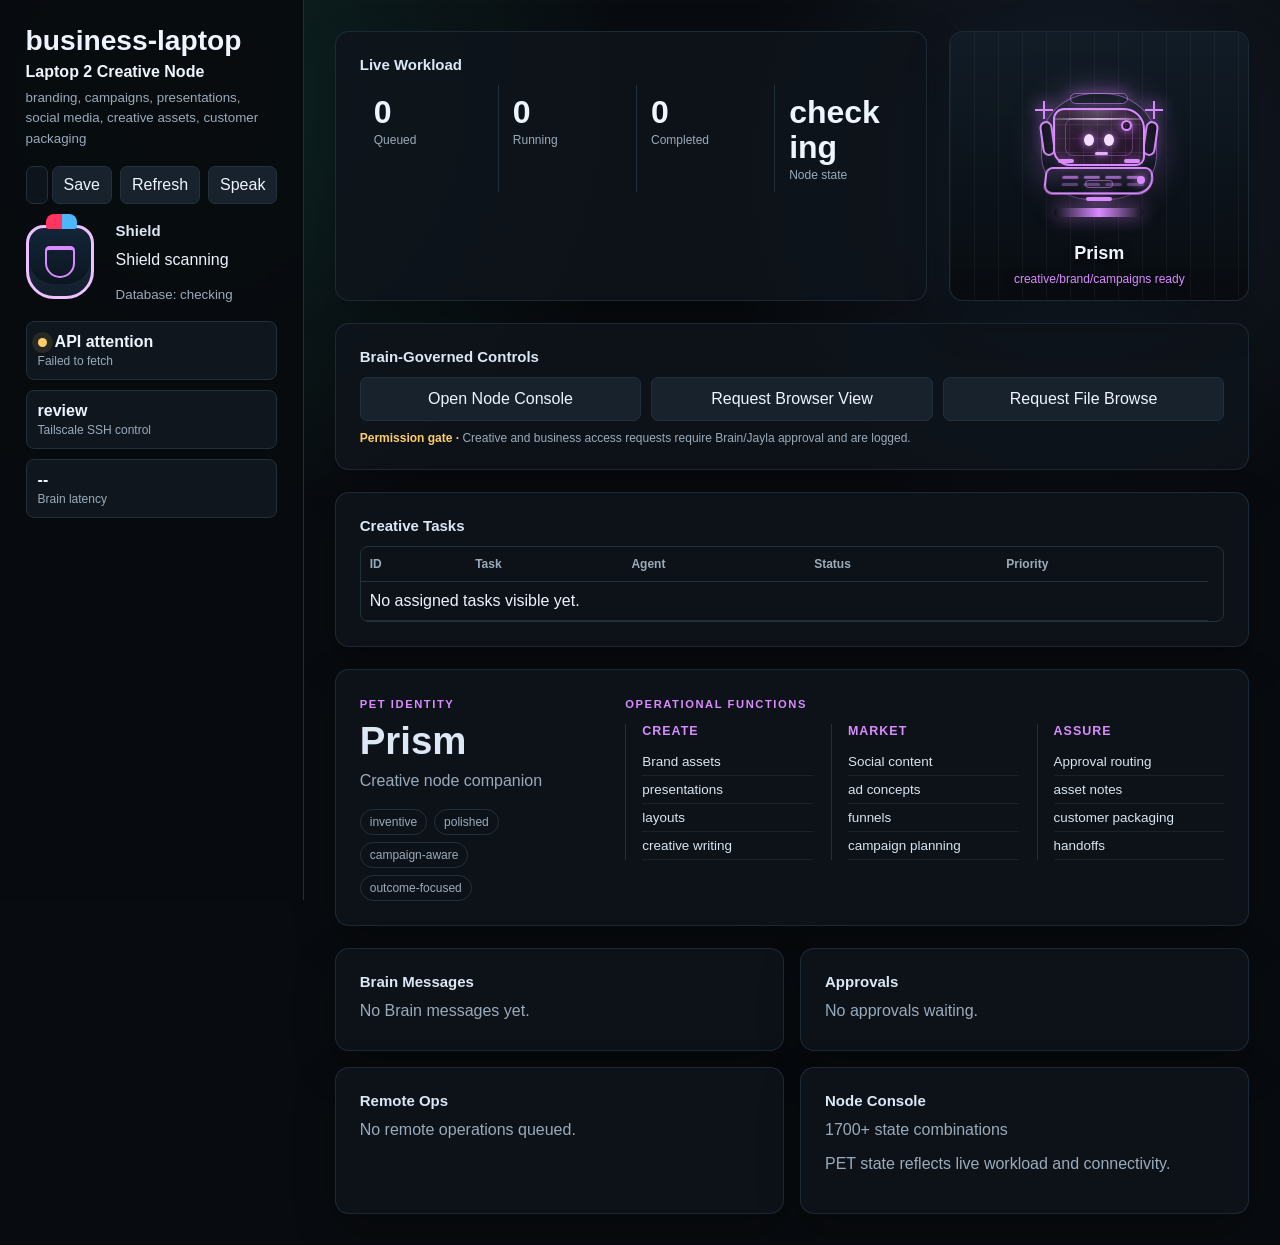
==== laptop_packages/business-laptop/index.html @ 15453dc7 "Implement Brain Mesh node cluster" ====
<!doctype html>
<html lang="en">
  <head>
    <meta charset="utf-8">
    <meta name="viewport" content="width=device-width, initial-scale=1">
    <title>Creative Node Console</title>
    <link rel="stylesheet" href="../shared/mini-dashboard.css?v=pet-command-20260713g">
  </head>
  <body data-machine-id="business-laptop" data-role="Laptop 2 Creative Node" data-pet="Prism" data-specialty="branding, campaigns, presentations, social media, creative assets, customer packaging" data-brain-host="100.70.49.32">
    <div class="shell">
      <aside class="side-rail">
        <h1 class="machine-name">business-laptop</h1>
        <p class="machine-role muted">Laptop 2 Creative Node</p>
        <small class="specialty">branding, campaigns, presentations, social media, creative assets, customer packaging</small>
        <div class="toolbar">
          <input id="brain-host" aria-label="Brain host">
          <button id="save-brain" type="button">Save</button>
          <button id="refresh" type="button">Refresh</button>
          <button id="speak" type="button">Speak</button>
        </div>
        <div class="shield-row"><div class="shield-pet" aria-hidden="true"></div><div><h2>Shield</h2><p id="shield-state">Scanning</p><small>Database: <span id="db-state">checking</span></small></div></div>
        <div class="status-grid">
          <div class="status-tile"><strong id="heartbeat-state" class="live-dot attention">checking</strong><span id="heartbeat-detail">Checking Brain API connection.</span></div>
          <div class="status-tile"><strong id="metric-ssh">checking</strong><span>Tailscale SSH control</span></div>
          <div class="status-tile"><strong id="metric-latency">--</strong><span>Brain latency</span></div>
        </div>
      </aside>
      <main class="workspace">
        <section class="top-strip">
          <div class="panel panel-pad"><h2>Live Workload</h2><div class="metric-grid"><div class="metric"><strong id="metric-queue">0</strong><span>Queued</span></div><div class="metric"><strong id="metric-running">0</strong><span>Running</span></div><div class="metric"><strong id="metric-done">0</strong><span>Completed</span></div><div class="metric"><strong id="metric-health">checking</strong><span>Node state</span></div></div></div>
          <div class="panel pet-stage pet-business pet-state-connecting" data-task="working"><div class="pet anim-connecting"><span class="pet-fx pet-fx-left"></span><span class="pet-fx pet-fx-right"></span><span class="pet-roll-burst"></span><span class="pet-aura"></span><span class="pet-halo"></span><span class="pet-ear left"></span><span class="pet-ear right"></span><span class="pet-screenplate"><span class="pet-gridlines"></span><span class="pet-scanline"></span><span class="pet-badge"></span><span class="pet-eye left"></span><span class="pet-eye right"></span><span class="pet-mouth"></span></span><span class="pet-keyboard"><span></span><span></span><span></span><span></span></span><span class="pet-trackpad"></span><span class="pet-base"></span><span class="pet-port left"></span><span class="pet-port right"></span><span class="pet-status-light"></span><span class="pet-tool"></span><div class="pet-name">Prism</div><div class="pet-status">Booting</div></div></div>
        </section>
        <section class="panel panel-pad"><h2>Brain-Governed Controls</h2><div class="control-grid"><button id="request-dashboard" type="button">Open Node Console</button><button id="request-browser" type="button">Request Browser View</button><button id="request-files" type="button">Request File Browse</button></div><p class="command-note muted">Creative and business access requests require Brain/Jayla approval and are logged.</p></section>
        <section class="panel panel-pad"><h2>Creative Tasks</h2><div class="table-wrap"><table><thead><tr><th>ID</th><th>Task</th><th>Agent</th><th>Status</th><th>Priority</th></tr></thead><tbody id="task-body"></tbody></table></div></section>
        <section id="capability-profile" class="panel panel-pad capability-profile" aria-label="Prism identity and capabilities"></section>
        <section class="feed-grid"><div class="panel panel-pad"><h2>Brain Messages</h2><div id="message-list" class="feed-list"></div></div><div class="panel panel-pad"><h2>Approvals</h2><div id="approval-list" class="feed-list"></div></div><div class="panel panel-pad"><h2>Remote Ops</h2><div id="remote-list" class="feed-list"></div></div><div class="panel panel-pad node-notes"><h2>Node Console</h2><p class="variant-count muted"></p><p class="muted">PET state reflects live workload and connectivity.</p></div></section>
      </main>
    </div>
    <script src="../shared/mini-dashboard.js?v=pet-command-20260713h"></script>
  </body>
</html>
---- laptop_packages/shared/mini-dashboard.css ----
:root {
  color-scheme: dark;
  --bg: #080b0f;
  --surface: #0e141b;
  --surface-2: #121b24;
  --line: #22303c;
  --line-strong: #385062;
  --text: #eef5ff;
  --muted: #9aabbb;
  --accent: #38d5b4;
  --accent-2: #7fb4ff;
  --warn: #ffcf66;
  --danger: #ff6b7a;
  --ok: #51e39f;
  --shadow: rgba(0, 0, 0, 0.42);
}

* {
  box-sizing: border-box;
}

body {
  margin: 0;
  min-height: 100vh;
  background:
    radial-gradient(circle at 16% 8%, rgba(56, 213, 180, 0.12), transparent 28%),
    radial-gradient(circle at 84% 14%, rgba(127, 180, 255, 0.12), transparent 24%),
    var(--bg);
  color: var(--text);
  font-family: "Segoe UI", Inter, Arial, sans-serif;
  letter-spacing: 0;
}

button,
input {
  font: inherit;
}

button {
  min-height: 38px;
  border: 1px solid var(--line);
  border-radius: 7px;
  padding: 8px 11px;
  background: #17222d;
  color: var(--text);
  cursor: pointer;
}

button:hover,
button:focus-visible {
  border-color: var(--accent);
  outline: none;
}

input {
  min-height: 38px;
  min-width: 0;
  border: 1px solid var(--line);
  border-radius: 7px;
  padding: 8px 10px;
  background: #0d141b;
  color: var(--text);
}

h1,
h2,
h3,
p {
  margin-top: 0;
}

h1 {
  margin-bottom: 6px;
  font-size: 24px;
  line-height: 1.1;
}

h2 {
  margin-bottom: 12px;
  font-size: 15px;
  color: #dce8f5;
}

h3 {
  margin-bottom: 4px;
  font-size: 13px;
}

.muted,
small {
  color: var(--muted);
}

.shell {
  display: grid;
  grid-template-columns: 330px minmax(0, 1fr);
  min-height: 100vh;
}

.side-rail {
  border-right: 1px solid var(--line);
  padding: 20px;
  background: rgba(8, 12, 16, 0.82);
}

.workspace {
  display: grid;
  grid-template-rows: auto auto minmax(0, 1fr);
  gap: 16px;
  padding: 20px;
}

.top-strip {
  display: grid;
  grid-template-columns: minmax(0, 1.2fr) minmax(280px, 0.8fr);
  gap: 16px;
  align-items: stretch;
}

.identity {
  display: grid;
  gap: 14px;
}

.toolbar {
  display: grid;
  grid-template-columns: minmax(0, 1fr) auto auto auto;
  gap: 8px;
  align-items: center;
  margin: 16px 0;
}

.status-grid,
.metric-grid,
.control-grid {
  display: grid;
  gap: 10px;
}

.status-grid {
  grid-template-columns: 1fr;
  margin-top: 14px;
}

.metric-grid {
  grid-template-columns: repeat(4, minmax(0, 1fr));
}

.control-grid {
  grid-template-columns: repeat(3, minmax(0, 1fr));
}

.panel {
  border: 1px solid var(--line);
  border-radius: 8px;
  background: rgba(14, 20, 27, 0.86);
  box-shadow: 0 18px 50px var(--shadow);
}

.panel-pad {
  padding: 16px;
}

.status-tile,
.metric {
  min-width: 0;
  border: 1px solid var(--line);
  border-radius: 8px;
  padding: 11px;
  background: rgba(18, 27, 36, 0.76);
}

.metric strong {
  display: block;
  font-size: 22px;
  line-height: 1.1;
}

.metric span,
.status-tile span {
  display: block;
  margin-top: 3px;
  color: var(--muted);
  font-size: 12px;
}

.live-dot {
  display: inline-flex;
  align-items: center;
  gap: 8px;
  font-weight: 700;
}

.live-dot::before {
  content: "";
  width: 9px;
  height: 9px;
  border-radius: 50%;
  background: var(--ok);
  box-shadow: 0 0 0 6px rgba(81, 227, 159, 0.1);
}

.live-dot.attention::before {
  background: var(--warn);
  box-shadow: 0 0 0 6px rgba(255, 207, 102, 0.1);
}

.shield-row {
  display: grid;
  grid-template-columns: 76px minmax(0, 1fr);
  gap: 14px;
  align-items: center;
  margin: 18px 0;
}

.shield-pet {
  width: 68px;
  height: 74px;
  border: 3px solid var(--accent-2);
  border-radius: 22px 22px 30px 30px;
  position: relative;
  background: linear-gradient(180deg, #132538, #0a121a);
  box-shadow: inset 0 -12px 0 rgba(127, 180, 255, 0.08);
  animation: shield-breathe 1.6s ease-in-out infinite;
}

.shield-pet::before {
  content: "";
  position: absolute;
  top: -14px;
  left: 17px;
  width: 31px;
  height: 15px;
  border-radius: 8px 8px 3px 3px;
  background: linear-gradient(90deg, #ff345f 0 50%, #4db6ff 50%);
  animation: siren-flash 0.7s steps(2) infinite;
}

.shield-pet::after {
  content: "";
  position: absolute;
  inset: 18px 16px;
  border: 2px solid var(--accent);
  border-top-width: 4px;
  border-radius: 5px 5px 16px 16px;
}

.pet-stage {
  min-height: 246px;
  position: relative;
  overflow: hidden;
}

.pet {
  position: absolute;
  inset: 18px;
  border: 1px solid var(--line-strong);
  border-radius: 8px;
  background:
    linear-gradient(90deg, rgba(255, 255, 255, 0.04) 1px, transparent 1px) 0 0 / 22px 22px,
    linear-gradient(180deg, rgba(20, 33, 43, 0.98), rgba(7, 11, 15, 0.98));
  overflow: hidden;
}

.pet-body {
  position: absolute;
  right: 34px;
  top: 32px;
  width: 112px;
  height: 92px;
  border: 3px solid var(--accent);
  border-radius: 14px 14px 26px 26px;
  background: #0d1a22;
  animation: pet-idle 1.9s ease-in-out infinite;
}

.pet-body::before {
  content: "";
  position: absolute;
  left: 19px;
  top: 26px;
  width: 66px;
  height: 14px;
  background: linear-gradient(90deg, var(--accent) 0 12px, transparent 12px 25px, var(--accent) 25px 42px, transparent 42px 54px, var(--accent) 54px);
  animation: eye-scan 1.8s linear infinite;
}

.pet-body::after {
  content: "";
  position: absolute;
  left: 18px;
  right: 18px;
  bottom: -21px;
  height: 18px;
  border: 2px solid var(--line-strong);
  border-radius: 0 0 12px 12px;
  background: #111c25;
}

.pet-name {
  position: absolute;
  left: 18px;
  bottom: 46px;
  max-width: 58%;
  font-weight: 800;
  font-size: 19px;
}

.pet-status {
  position: absolute;
  left: 18px;
  bottom: 22px;
  max-width: 62%;
  color: var(--accent);
}

.pet-orbit {
  position: absolute;
  right: 68px;
  top: 139px;
  width: 70px;
  height: 20px;
  border-radius: 50%;
  border: 1px solid rgba(127, 180, 255, 0.55);
  animation: orbit 2.2s linear infinite;
}

.pet-stage[data-task="building"] .pet-body,
.pet-stage[data-task="testing"] .pet-body,
.pet-stage[data-task="shipping"] .pet-body {
  animation-duration: 0.7s;
}

.pet-stage[data-task="researching"] .pet-body::before,
.pet-stage[data-task="scanning"] .pet-body::before {
  animation-duration: 0.55s;
}

.pet-stage[data-intensity="turbo"] .pet {
  border-color: var(--warn);
}

.pet-stage[data-offline="true"] .pet-body {
  border-color: var(--danger);
  animation: pet-search 1.3s ease-in-out infinite;
}

.pet-stage[data-roll="true"] .pet-orbit {
  border-color: var(--warn);
  box-shadow: 0 0 24px rgba(255, 207, 102, 0.25);
  animation-duration: 0.55s;
}

.table-wrap {
  overflow: auto;
  border: 1px solid var(--line);
  border-radius: 8px;
}

table {
  width: 100%;
  min-width: 720px;
  border-collapse: collapse;
}

td,
th {
  padding: 10px 9px;
  border-bottom: 1px solid var(--line);
  text-align: left;
  vertical-align: top;
}

th {
  color: var(--muted);
  font-size: 12px;
  font-weight: 700;
}

.pill {
  display: inline-flex;
  align-items: center;
  min-height: 24px;
  border-radius: 999px;
  padding: 4px 9px;
  background: #22303d;
  white-space: nowrap;
}

.pill.running {
  color: var(--accent);
}

.pill.queued {
  color: var(--warn);
}

.pill.completed {
  color: var(--ok);
}

.feed-grid {
  display: grid;
  grid-template-columns: 1fr 1fr;
  gap: 16px;
}

.feed-list {
  display: grid;
  gap: 10px;
  max-height: 310px;
  overflow: auto;
  padding-right: 4px;
}

.feed-list article {
  border-left: 3px solid var(--line-strong);
  padding: 8px 10px;
  background: rgba(8, 12, 16, 0.42);
}

.feed-list p {
  margin-bottom: 6px;
}

.command-note {
  margin: 10px 0 0;
  font-size: 12px;
}

@keyframes pet-idle {
  0%, 100% { transform: translateY(0) rotate(-1deg); }
  50% { transform: translateY(-9px) rotate(1deg); }
}

@keyframes pet-search {
  0%, 100% { transform: translateX(-4px); }
  50% { transform: translateX(7px); }
}

@keyframes eye-scan {
  0%, 100% { opacity: 0.55; transform: translateX(-5px); }
  50% { opacity: 1; transform: translateX(6px); }
}

@keyframes orbit {
  to { transform: rotate(360deg); }
}

@keyframes shield-breathe {
  0%, 100% { box-shadow: 0 0 0 0 rgba(127, 180, 255, 0.13); }
  50% { box-shadow: 0 0 0 12px rgba(127, 180, 255, 0.04); }
}

@keyframes siren-flash {
  0% { filter: saturate(1.2); }
  100% { filter: hue-rotate(165deg) saturate(1.5); }
}

@media (max-width: 1050px) {
  .shell,
  .top-strip,
  .feed-grid {
    grid-template-columns: 1fr;
  }

  .side-rail {
    border-right: 0;
    border-bottom: 1px solid var(--line);
  }
}

@media (max-width: 680px) {
  .metric-grid,
  .control-grid,
  .toolbar {
    grid-template-columns: 1fr;
  }

  .workspace,
  .side-rail {
    padding: 14px;
  }

  .pet {
    position: relative;
    inset: auto;
    min-height: 220px;
  }
}

/* AI Operations Center PET skin: unique Node Console companions, shared with Mission Control. */
.pet-stage {
  display: grid;
  place-items: center;
  min-height: 246px;
  padding: 18px;
}

.pet-stage::before {
  content: "";
  position: absolute;
  inset: 10px;
  border-radius: 8px;
  border: 1px solid rgba(255,255,255,0.05);
  background:
    linear-gradient(90deg, rgba(255,255,255,0.04) 1px, transparent 1px) 0 0 / 24px 24px,
    linear-gradient(180deg, rgba(20, 33, 43, 0.72), rgba(7, 11, 15, 0.84));
}

.pet {
  --pet-accent: var(--accent);
  --pet-accent-2: #b8fff0;
  --pet-dark: #14202a;
  --pet-glass: rgba(255,255,255,0.08);
  position: relative;
  inset: auto;
  width: 142px;
  height: 132px;
  border: 0;
  border-radius: 0;
  background: transparent;
  overflow: visible;
  animation: pet-idle 2.8s ease-in-out infinite;
  transform-origin: 50% 78%;
  z-index: 1;
}

.pet-dev .pet { --pet-accent: #73a7ff; --pet-accent-2: #dbe8ff; --pet-dark: #111d33; }
.pet-research .pet { --pet-accent: #f3bd55; --pet-accent-2: #fff1ca; --pet-dark: #2d220f; }
.pet-business .pet { --pet-accent: #d98bff; --pet-accent-2: #f5dfff; --pet-dark: #28172f; }
.pet-security .pet { --pet-accent: #ff6464; --pet-accent-2: #ffd4d4; --pet-dark: #301515; }

.pet-aura,
.pet-fx,
.pet-roll-burst,
.pet-halo,
.pet-siren,
.pet-screenplate,
.pet-keyboard,
.pet-trackpad,
.pet-base,
.pet-status-light,
.pet-tool,
.pet-ear,
.pet-scanline,
.pet-gridlines,
.pet-badge,
.pet-port {
  position: absolute;
  display: block;
}

.pet-fx {
  width: 18px;
  height: 18px;
  border-radius: 6px;
  opacity: 0;
  background:
    linear-gradient(90deg, transparent 45%, var(--pet-accent) 45% 55%, transparent 55%),
    linear-gradient(transparent 45%, var(--pet-accent) 45% 55%, transparent 55%);
  filter: drop-shadow(0 0 8px var(--pet-accent));
}

.pet-fx-left { left: 7px; top: 11px; }
.pet-fx-right { right: 7px; top: 11px; }

.pet-roll-burst {
  inset: -3px;
  opacity: 0;
  border-radius: 50%;
  background:
    radial-gradient(circle at 28% 22%, #fff 0 2px, transparent 3px),
    radial-gradient(circle at 72% 18%, var(--pet-accent-2) 0 3px, transparent 4px),
    radial-gradient(circle at 20% 74%, var(--pet-accent) 0 3px, transparent 4px),
    radial-gradient(circle at 80% 68%, #fff 0 2px, transparent 3px);
}

.pet-state-online .pet-fx-left,
.pet-state-online .pet-fx-right {
  opacity: 0.55;
  animation: fx-spark 1.4s ease-in-out infinite;
}

.pet-state-online .pet-fx-right {
  animation-direction: reverse;
}

.pet-state-connecting .pet-ear,
.pet-state-connecting .pet-halo {
  animation: connect-pulse 900ms ease-in-out infinite;
}

.pet-state-connecting .pet-fx-left,
.pet-state-connecting .pet-fx-right {
  opacity: 1;
  animation: connect-wave 1s ease-in-out infinite;
}

.pet-state-heavy .pet-screenplate,
.pet-state-heavy .pet-keyboard {
  animation: heavy-glow 850ms ease-in-out infinite;
}

.pet-state-heavy .pet-fx-left,
.pet-state-heavy .pet-fx-right {
  opacity: 1;
  animation: heavy-sparks 620ms steps(3) infinite;
}

.pet-state-on-roll .pet-roll-burst {
  opacity: 1;
  animation: roll-burst 1.15s ease-out infinite;
}

.pet-siren {
  left: 53px;
  top: 8px;
  width: 36px;
  height: 12px;
  border: 1px solid color-mix(in srgb, var(--pet-accent) 70%, transparent);
  border-radius: 999px;
  background: #091017;
  box-shadow: 0 0 15px color-mix(in srgb, var(--pet-accent) 30%, transparent);
  opacity: 0;
}

.pet-siren span {
  position: absolute;
  top: 3px;
  width: 10px;
  height: 6px;
  border-radius: 999px;
  background: var(--pet-accent);
  box-shadow: 0 0 12px var(--pet-accent);
  animation: siren-flash 720ms ease-in-out infinite;
}

.pet-siren span:first-child { left: 6px; background: #73a7ff; box-shadow: 0 0 12px #73a7ff; }
.pet-siren span:last-child { right: 6px; animation-delay: 360ms; }

.pet-aura {
  inset: 3px 13px 22px;
  border: 1px solid color-mix(in srgb, var(--pet-accent) 50%, transparent);
  border-radius: 46% 46% 42% 42%;
  box-shadow: 0 0 34px color-mix(in srgb, var(--pet-accent) 28%, transparent), inset 0 0 22px rgba(255,255,255,0.03);
  animation: pet-scan 2.4s linear infinite;
}

.pet-halo {
  left: 42px;
  top: 3px;
  width: 58px;
  height: 11px;
  border: 1px solid color-mix(in srgb, var(--pet-accent) 65%, transparent);
  border-radius: 999px;
  box-shadow: 0 0 16px color-mix(in srgb, var(--pet-accent) 45%, transparent);
  opacity: 0.9;
}

.pet-screenplate {
  left: 25px;
  top: 18px;
  width: 92px;
  height: 58px;
  border: 2px solid var(--pet-accent);
  border-radius: 14px 14px 8px 8px;
  background:
    radial-gradient(circle at 50% -10%, color-mix(in srgb, var(--pet-accent-2) 28%, transparent), transparent 45%),
    linear-gradient(135deg, var(--pet-glass), transparent 45%),
    var(--pet-dark);
  box-shadow: inset 0 0 18px rgba(255,255,255,0.07), 0 0 24px color-mix(in srgb, var(--pet-accent) 24%, transparent), 0 14px 18px rgba(0,0,0,0.22);
  overflow: hidden;
}

.pet-screenplate::before {
  content: "";
  position: absolute;
  inset: 8px 10px;
  border: 1px solid color-mix(in srgb, var(--pet-accent) 40%, transparent);
  border-radius: 8px;
  opacity: 0.8;
}

.pet-gridlines {
  inset: 0;
  opacity: 0.18;
  background:
    linear-gradient(color-mix(in srgb, var(--pet-accent) 55%, transparent) 1px, transparent 1px),
    linear-gradient(90deg, color-mix(in srgb, var(--pet-accent) 55%, transparent) 1px, transparent 1px);
  background-size: 14px 14px;
}

.pet-scanline {
  left: -16px;
  right: -16px;
  top: 8px;
  height: 2px;
  background: linear-gradient(90deg, transparent, var(--pet-accent-2), transparent);
  opacity: 0.72;
  animation: pet-screen-scan 2.2s ease-in-out infinite;
}

.pet-badge {
  right: 11px;
  top: 10px;
  width: 11px;
  height: 11px;
  border: 2px solid var(--pet-accent);
  border-radius: 50%;
  box-shadow: 0 0 11px var(--pet-accent);
}

.pet-keyboard {
  left: 18px;
  top: 77px;
  width: 106px;
  height: 27px;
  border: 2px solid var(--pet-accent);
  border-radius: 7px 7px 14px 14px;
  transform: perspective(130px) rotateX(16deg);
  transform-origin: 50% 0;
  background: linear-gradient(180deg, color-mix(in srgb, var(--pet-accent) 18%, transparent), transparent), #0b1118;
  box-shadow: 0 13px 18px rgba(0,0,0,0.25);
}

.pet-keyboard span {
  position: absolute;
  top: 7px;
  width: 16px;
  height: 3px;
  border-radius: 999px;
  background: color-mix(in srgb, var(--pet-accent) 65%, transparent);
  box-shadow: 0 7px 0 color-mix(in srgb, var(--pet-accent) 35%, transparent);
}

.pet-keyboard span:nth-child(1) { left: 15px; }
.pet-keyboard span:nth-child(2) { left: 36px; }
.pet-keyboard span:nth-child(3) { left: 57px; }
.pet-keyboard span:nth-child(4) { left: 78px; }

.pet-trackpad {
  left: 57px;
  top: 90px;
  width: 28px;
  height: 8px;
  border: 1px solid color-mix(in srgb, var(--pet-accent) 50%, transparent);
  border-radius: 999px;
  background: rgba(255,255,255,0.03);
}

.pet-base {
  left: 26px;
  bottom: 5px;
  width: 90px;
  height: 9px;
  border-radius: 999px;
  background: linear-gradient(90deg, transparent, var(--pet-accent), transparent);
  box-shadow: 0 0 18px color-mix(in srgb, var(--pet-accent) 45%, transparent);
}

.pet-eye {
  position: absolute;
  top: 24px;
  width: 10px;
  height: 12px;
  border-radius: 50%;
  background: var(--pet-accent-2);
  box-shadow: 0 0 10px var(--pet-accent);
}

.pet-eye.left { left: 29px; }
.pet-eye.right { right: 29px; }

.pet-mouth {
  position: absolute;
  left: 40px;
  top: 42px;
  width: 13px;
  height: 3px;
  border-radius: 999px;
  background: color-mix(in srgb, var(--pet-accent) 70%, white);
  box-shadow: 0 0 7px var(--pet-accent);
}

.pet-ear {
  top: 31px;
  width: 13px;
  height: 35px;
  border: 2px solid var(--pet-accent);
  border-radius: 999px;
  background: #0c1218;
  box-shadow: 0 0 12px color-mix(in srgb, var(--pet-accent) 20%, transparent);
}

.pet-ear.left { left: 13px; transform: rotate(-8deg); }
.pet-ear.right { right: 13px; transform: rotate(8deg); }

.pet-port {
  top: 69px;
  width: 16px;
  height: 4px;
  border-radius: 999px;
  background: var(--pet-accent);
  box-shadow: 0 0 10px color-mix(in srgb, var(--pet-accent) 55%, transparent);
}

.pet-port.left { left: 30px; }
.pet-port.right { right: 30px; }

.pet-status-light {
  right: 25px;
  top: 86px;
  width: 8px;
  height: 8px;
  border-radius: 50%;
  background: var(--pet-accent);
  box-shadow: 0 0 10px var(--pet-accent);
  animation: pet-tail 1.1s ease-in-out infinite;
}

.pet-tool {
  left: 58px;
  top: 107px;
  width: 26px;
  height: 4px;
  border-radius: 999px;
  background: var(--pet-accent);
  box-shadow: 0 0 16px var(--pet-accent);
}

.pet-dev .pet-screenplate::after {
  content: "";
  position: absolute;
  left: 12px;
  bottom: 9px;
  width: 32px;
  height: 3px;
  border-radius: 999px;
  background: var(--pet-accent);
  box-shadow: 39px 0 0 color-mix(in srgb, var(--pet-accent) 55%, transparent);
}

.pet-research .pet-badge {
  width: 17px;
  height: 17px;
  right: 9px;
  top: 9px;
}

.pet-research .pet-badge::after {
  content: "";
  position: absolute;
  right: -8px;
  bottom: -6px;
  width: 10px;
  height: 3px;
  border-radius: 999px;
  background: var(--pet-accent);
  transform: rotate(45deg);
}

.pet-business .pet-screenplate { border-radius: 11px 21px 9px 17px; }
.pet-business .pet-keyboard { border-radius: 7px 7px 18px 9px; }

.pet-name,
.pet-status {
  left: 16px;
  max-width: 42%;
  z-index: 2;
  text-shadow: 0 2px 10px #000;
}

.pet-name {
  bottom: 47px;
  font-size: 18px;
}

.pet-status {
  bottom: 17px;
  font-size: 12px;
  line-height: 1.2;
}

.shield-pet {
  border-radius: 18px 18px 28px 28px;
  transform: none;
  animation: shield-breathe 1.6s ease-in-out infinite;
}

.shield-pet[data-alert="review"]::before {
  animation-duration: 420ms;
}

.anim-sleeping { animation-name: pet-sleeping; }
.anim-working { animation-name: pet-working; }
.anim-thinking { animation-name: pet-thinking; }
.anim-running { animation-name: pet-running; }
.anim-building { animation-name: pet-building; }
.anim-editing { animation-name: pet-editing; }
.anim-researching { animation-name: pet-researching; }
.anim-emailing { animation-name: pet-emailing; }
.anim-scanning { animation-name: pet-scanning; }
.anim-guarding { animation-name: pet-guarding; }
.anim-deploying { animation-name: pet-deploying; }
.anim-testing { animation-name: pet-testing; }
.anim-debugging { animation-name: pet-debugging; }
.anim-planning { animation-name: pet-planning; }
.anim-syncing { animation-name: pet-syncing; }
.anim-reporting { animation-name: pet-reporting; }
.anim-listening { animation-name: pet-listening; }
.anim-speaking { animation-name: pet-speaking; }
.anim-approving { animation-name: pet-approving; }
.anim-reviewing { animation-name: pet-reviewing; }
.anim-learning { animation-name: pet-learning; }
.anim-optimizing { animation-name: pet-optimizing; }
.anim-backing-up { animation-name: pet-backing-up; }
.anim-warning { animation-name: pet-warning; }
.anim-cooling { animation-name: pet-cooling; }
.anim-charging { animation-name: pet-charging; }
.anim-idle { animation-name: pet-idle; }
.anim-celebrating { animation-name: pet-celebrating; }
.anim-blocked { animation-name: pet-blocked; }
.anim-triaging { animation-name: pet-triaging; }
.anim-routing { animation-name: pet-routing; }
.anim-benchmarking { animation-name: pet-benchmarking; }
.anim-indexing { animation-name: pet-indexing; }
.anim-scraping { animation-name: pet-scraping; }
.anim-summarizing { animation-name: pet-summarizing; }
.anim-forecasting { animation-name: pet-forecasting; }
.anim-budgeting { animation-name: pet-budgeting; }
.anim-invoicing { animation-name: pet-invoicing; }
.anim-posting { animation-name: pet-posting; }
.anim-designing { animation-name: pet-designing; }
.anim-packaging { animation-name: pet-packaging; }
.anim-migrating { animation-name: pet-migrating; }
.anim-securing { animation-name: pet-securing; }
.anim-encrypting { animation-name: pet-encrypting; }
.anim-auditing { animation-name: pet-auditing; }
.anim-monitoring { animation-name: pet-monitoring; }
.anim-healing { animation-name: pet-healing; }
.anim-balancing { animation-name: pet-balancing; }
.anim-queuing { animation-name: pet-queuing; }
.anim-merging { animation-name: pet-merging; }
.anim-shipping { animation-name: pet-shipping; }
.anim-documenting { animation-name: pet-documenting; }
.anim-refactoring { animation-name: pet-refactoring; }
.anim-profiling { animation-name: pet-profiling; }
.anim-validating { animation-name: pet-validating; }
.anim-archiving { animation-name: pet-archiving; }
.anim-connecting { animation-name: pet-connecting; }
.anim-on-roll { animation-name: pet-on-roll; }
.anim-heavy-work { animation-name: pet-heavy-work; }

@keyframes pet-sleeping { 0%,100% { transform: translateY(4px) scale(.96); opacity:.72; } 50% { transform: translateY(2px) scale(.94); opacity:.62; } }
@keyframes pet-working { 0%,100% { transform: translateX(0); } 25% { transform: translateX(-2px); } 75% { transform: translateX(2px); } }
@keyframes pet-thinking { 0%,100% { transform: rotate(0); } 50% { transform: rotate(-4deg) translateY(-3px); } }
@keyframes pet-running { 0%,100% { transform: translateX(-6px) skewX(-4deg); } 50% { transform: translateX(6px) skewX(4deg); } }
@keyframes pet-building { 0%,100% { transform: translateY(0) rotate(0); } 35% { transform: translateY(-5px) rotate(-3deg); } 70% { transform: translateY(2px) rotate(3deg); } }
@keyframes pet-editing { 0%,100% { transform: translateX(0) rotate(0); } 50% { transform: translateX(5px) rotate(2deg); } }
@keyframes pet-researching { 0%,100% { transform: scale(1); } 50% { transform: scale(1.06) translateY(-3px); } }
@keyframes pet-emailing { 0%,100% { transform: translateY(0); } 30% { transform: translateY(-7px) translateX(4px); } 60% { transform: translateY(-2px) translateX(-4px); } }
@keyframes pet-scanning { 0%,100% { transform: translateY(0) scale(1); filter: brightness(1); } 35% { transform: translateY(-3px) scale(1.025); filter: brightness(1.28); } 70% { transform: translateY(1px) scale(.99); filter: brightness(1.08); } }
@keyframes pet-guarding { 0%,100% { transform: scale(1); } 50% { transform: scale(1.04); filter: brightness(1.2); } }
@keyframes pet-deploying { 0% { transform: translateY(8px); } 50% { transform: translateY(-12px); } 100% { transform: translateY(8px); } }
@keyframes pet-testing { 0%,100% { transform: translateX(0); } 20% { transform: translateX(-5px); } 40% { transform: translateX(5px); } }
@keyframes pet-debugging { 0%,100% { transform: rotate(0); } 25% { transform: rotate(5deg); } 75% { transform: rotate(-5deg); } }
@keyframes pet-planning { 0%,100% { transform: translateY(0) scale(1); } 50% { transform: translateY(-2px) scale(1.03); } }
@keyframes pet-syncing { 0% { transform: rotateY(0); } 100% { transform: rotateY(360deg); } }
@keyframes pet-reporting { 0%,100% { transform: translateY(0); } 50% { transform: translateY(-8px); } }
@keyframes pet-listening { 0%,100% { transform: scaleX(1); } 50% { transform: scaleX(1.08); } }
@keyframes pet-speaking { 0%,100% { transform: scale(1); } 30% { transform: scale(1.05); } 60% { transform: scale(.98); } }
@keyframes pet-approving { 0%,100% { transform: translateY(0); filter: saturate(1); } 50% { transform: translateY(-5px); filter: saturate(1.5); } }
@keyframes pet-reviewing { 0%,100% { transform: rotate(-2deg); } 50% { transform: rotate(2deg); } }
@keyframes pet-learning { 0%,100% { transform: scale(.98); } 50% { transform: scale(1.07); } }
@keyframes pet-optimizing { 0%,100% { transform: translateY(0) rotate(0); } 50% { transform: translateY(-6px) rotate(8deg); } }
@keyframes pet-backing-up { 0%,100% { transform: translateX(0); opacity:1; } 50% { transform: translateX(9px); opacity:.82; } }
@keyframes pet-warning { 0%,100% { transform: translateX(0); filter: brightness(1); } 25% { transform: translateX(-3px); filter: brightness(1.45); } 75% { transform: translateX(3px); filter: brightness(1.45); } }
@keyframes pet-cooling { 0%,100% { transform: translateY(0); filter: hue-rotate(0deg); } 50% { transform: translateY(-4px); filter: hue-rotate(70deg); } }
@keyframes pet-charging { 0%,100% { transform: scale(1); filter: brightness(1); } 50% { transform: scale(1.03); filter: brightness(1.55); } }
@keyframes pet-celebrating { 0%,100% { transform: translateY(0) rotate(0); } 25% { transform: translateY(-9px) rotate(-8deg); } 75% { transform: translateY(-9px) rotate(8deg); } }
@keyframes pet-blocked { 0%,100% { transform: translateX(-2px); opacity:.72; } 50% { transform: translateX(2px); opacity:.92; } }
@keyframes pet-triaging { 0%,100% { transform: rotate(0) scale(1); } 50% { transform: rotate(6deg) scale(1.02); } }
@keyframes pet-routing { 0%,100% { transform: translate(0,0); } 25% { transform: translate(5px,-3px); } 75% { transform: translate(-5px,3px); } }
@keyframes pet-benchmarking { 0%,100% { transform: scaleY(1); } 50% { transform: scaleY(1.12); } }
@keyframes pet-indexing { 0%,100% { transform: translateY(0); } 50% { transform: translateY(-3px) scaleX(1.06); } }
@keyframes pet-scraping { 0%,100% { transform: translateX(0); } 50% { transform: translateX(8px); } }
@keyframes pet-summarizing { 0%,100% { transform: scale(1) rotate(0); } 50% { transform: scale(.96) rotate(-3deg); } }
@keyframes pet-forecasting { 0%,100% { transform: translateY(2px); } 50% { transform: translateY(-10px); } }
@keyframes pet-budgeting { 0%,100% { transform: translateX(0) scale(1); } 50% { transform: translateX(-4px) scale(1.04); } }
@keyframes pet-invoicing { 0%,100% { transform: translateY(0) skewX(0); } 50% { transform: translateY(-4px) skewX(-5deg); } }
@keyframes pet-posting { 0%,100% { transform: translate(0,0); } 50% { transform: translate(7px,-7px); } }
@keyframes pet-designing { 0%,100% { transform: rotate(-3deg); } 50% { transform: rotate(7deg); } }
@keyframes pet-packaging { 0%,100% { transform: scale(.98); } 50% { transform: scale(1.08); } }
@keyframes pet-migrating { 0%,100% { transform: translateX(-8px); } 50% { transform: translateX(8px); } }
@keyframes pet-securing { 0%,100% { transform: scale(1); } 50% { transform: scale(1.05); filter: contrast(1.3); } }
@keyframes pet-encrypting { 0%,100% { transform: rotateY(0); filter: brightness(1); } 50% { transform: rotateY(180deg); filter: brightness(1.35); } }
@keyframes pet-auditing { 0%,100% { transform: translateY(0) rotate(0); } 50% { transform: translateY(-3px) rotate(-6deg); } }
@keyframes pet-monitoring { 0%,100% { transform: scale(1); opacity:1; } 50% { transform: scale(1.03); opacity:.86; } }
@keyframes pet-healing { 0%,100% { transform: scale(1); filter: hue-rotate(0deg); } 50% { transform: scale(1.04); filter: hue-rotate(45deg); } }
@keyframes pet-balancing { 0%,100% { transform: rotate(-5deg); } 50% { transform: rotate(5deg); } }
@keyframes pet-queuing { 0%,100% { transform: translateY(0); } 33% { transform: translateY(-5px); } 66% { transform: translateY(3px); } }
@keyframes pet-merging { 0%,100% { transform: scaleX(1); } 50% { transform: scaleX(.9) scaleY(1.08); } }
@keyframes pet-shipping { 0%,100% { transform: translateX(-7px) translateY(0); } 50% { transform: translateX(8px) translateY(-5px); } }
@keyframes pet-documenting { 0%,100% { transform: translateY(0) rotate(0); } 50% { transform: translateY(-2px) rotate(4deg); } }
@keyframes pet-refactoring { 0%,100% { transform: skewX(0); } 50% { transform: skewX(7deg); } }
@keyframes pet-profiling { 0%,100% { transform: scaleX(1); } 50% { transform: scaleX(1.12); } }
@keyframes pet-validating { 0%,100% { transform: translateY(0); filter: brightness(1); } 50% { transform: translateY(-4px); filter: brightness(1.25); } }
@keyframes pet-archiving { 0%,100% { transform: scale(1); opacity:1; } 50% { transform: scale(.9); opacity:.75; } }
@keyframes pet-connecting { 0%,100% { transform: translateX(-3px); filter: saturate(.8); } 50% { transform: translateX(3px); filter: saturate(1.35); } }
@keyframes pet-on-roll { 0%,100% { transform: translateY(0) scale(1); } 30% { transform: translateY(-9px) scale(1.06) rotate(-3deg); } 70% { transform: translateY(-5px) scale(1.03) rotate(3deg); } }
@keyframes pet-heavy-work { 0%,100% { transform: translateY(0) scale(1); } 25% { transform: translateY(-4px) scale(1.02); } 50% { transform: translateY(1px) scale(.99); } 75% { transform: translateY(-3px) scale(1.01); } }
@keyframes pet-scan { 0% { transform: rotate(0deg) scale(1); opacity: .45; } 50% { transform: rotate(180deg) scale(1.08); opacity: .9; } 100% { transform: rotate(360deg) scale(1); opacity: .45; } }
@keyframes pet-tail { 0%,100% { transform: rotate(-12deg); } 50% { transform: rotate(14deg); } }
@keyframes pet-screen-scan { 0%, 100% { transform: translateY(0); opacity: .2; } 45% { transform: translateY(28px); opacity: .85; } 70% { transform: translateY(22px); opacity: .35; } }
@keyframes fx-spark { 0%,100% { transform: translateY(0) rotate(0); opacity: .2; } 45% { transform: translateY(-8px) rotate(45deg); opacity: .85; } }
@keyframes connect-pulse { 0%,100% { opacity: .42; filter: brightness(.8); } 50% { opacity: 1; filter: brightness(1.4); } }
@keyframes connect-wave { 0%,100% { transform: scale(.65); opacity: .25; } 50% { transform: scale(1.35); opacity: .95; } }
@keyframes heavy-glow { 0%,100% { box-shadow: inset 0 0 18px rgba(255,255,255,0.07), 0 0 24px color-mix(in srgb, var(--pet-accent) 24%, transparent); } 50% { box-shadow: inset 0 0 26px rgba(255,255,255,0.12), 0 0 34px color-mix(in srgb, var(--pet-accent) 58%, transparent); } }
@keyframes heavy-sparks { 0% { transform: translate(0,0) rotate(0deg); } 50% { transform: translate(3px,-5px) rotate(90deg); } 100% { transform: translate(-2px,2px) rotate(180deg); } }
@keyframes roll-burst { 0% { transform: scale(.55) rotate(0deg); opacity: 0; } 35% { opacity: 1; } 100% { transform: scale(1.35) rotate(80deg); opacity: 0; } }

/* 2026 Node Console layout: stable, audit-friendly, and overlap-safe. */
html { background: var(--bg); }

body { overflow-x: hidden; }

body[data-machine-id="dev-laptop"] { --accent: #73a7ff; --accent-2: #a8c8ff; }
body[data-machine-id="research-laptop"] { --accent: #f3bd55; --accent-2: #ffe0a0; }
body[data-machine-id="business-laptop"] { --accent: #d98bff; --accent-2: #edc2ff; }

.shell,
.workspace,
.top-strip,
.feed-grid,
.panel,
.panel-pad,
.side-rail { min-width: 0; }

.shell { grid-template-columns: minmax(260px, 304px) minmax(0, 1fr); }

.side-rail {
  position: sticky;
  top: 0;
  align-self: start;
  height: 100vh;
  height: 100svh;
  overflow-y: auto;
  padding: clamp(18px, 2vw, 28px);
  background: color-mix(in srgb, var(--bg) 92%, transparent);
  backdrop-filter: blur(18px);
}

.machine-name { overflow-wrap: anywhere; font-size: clamp(1.35rem, 2.2vw, 1.85rem); }
.machine-role { margin-bottom: .45rem; color: var(--text); font-weight: 650; }
.specialty { display: block; line-height: 1.55; }

.workspace {
  display: grid;
  grid-template-rows: none;
  align-content: start;
  gap: clamp(14px, 1.8vw, 22px);
  width: min(100%, 1500px);
  margin-inline: auto;
  padding: clamp(16px, 2.4vw, 34px);
}

.panel {
  border-color: color-mix(in srgb, var(--line) 82%, transparent);
  border-radius: 14px;
  box-shadow: 0 16px 44px rgba(0,0,0,.22);
}

.panel-pad { padding: clamp(16px, 2vw, 24px); }
.top-strip { grid-template-columns: minmax(0, 1.35fr) minmax(300px, .65fr); gap: clamp(14px, 1.8vw, 22px); }

.metric-grid { grid-template-columns: repeat(4, minmax(105px, 1fr)); overflow-x: auto; padding-bottom: 2px; }
.metric { border: 0; border-left: 1px solid var(--line); border-radius: 0; background: transparent; padding: 10px 14px; }
.metric:first-child { border-left: 0; }
.metric strong { overflow-wrap: anywhere; font-size: clamp(1.35rem, 2.5vw, 2.15rem); }

.toolbar { grid-template-columns: minmax(0, 1fr) repeat(3, auto); }
.toolbar input { width: 100%; }
.toolbar button { white-space: nowrap; }

.pet-stage { min-height: 270px; isolation: isolate; }
.pet-stage::before { inset: 0; border: 0; border-radius: inherit; }
.pet { margin-top: -20px; }
.pet-name,
.pet-status { width: min(220px, 42vw); max-width: none; left: 50%; transform: translateX(-50%); text-align: center; }
.pet-name { bottom: -42px; }
.pet-status { bottom: -65px; color: var(--pet-accent); }

.capability-profile {
  display: grid;
  grid-template-columns: minmax(180px, .55fr) minmax(0, 1.45fr);
  gap: clamp(18px, 3vw, 42px);
  align-items: start;
}

.eyebrow { color: var(--accent); font-size: .7rem; font-weight: 800; letter-spacing: .14em; text-transform: uppercase; }
.pet-identity-copy h2 { margin: .45rem 0 .35rem; font-size: clamp(1.6rem, 3vw, 2.6rem); }
.pet-identity-copy p { color: var(--muted); line-height: 1.55; }
.trait-list { display: flex; flex-wrap: wrap; gap: 7px; }
.trait-list span { border: 1px solid var(--line); border-radius: 999px; padding: 5px 9px; color: var(--muted); font-size: .75rem; }

.capability-functions { min-width: 0; }
.capability-groups { display: grid; grid-template-columns: repeat(3, minmax(0, 1fr)); gap: 18px; margin-top: 12px; }
.capability-group { min-width: 0; border-left: 1px solid var(--line); padding-left: 16px; }
.capability-group h3 { color: var(--accent); font-size: .78rem; letter-spacing: .08em; text-transform: uppercase; }
.capability-group ul { margin: 10px 0 0; padding: 0; list-style: none; }
.capability-group li { padding: 6px 0; border-bottom: 1px solid color-mix(in srgb, var(--line) 55%, transparent); color: #d9e5f0; font-size: .84rem; }

.control-grid button { min-height: 44px; }
.command-note::before { content: "Permission gate · "; color: var(--warn); font-weight: 700; }
.feed-grid { grid-template-columns: repeat(2, minmax(0, 1fr)); }
.feed-list { scrollbar-gutter: stable; }
.table-wrap { max-width: 100%; scrollbar-gutter: stable; }
.node-notes { align-content: start; }

@media (max-width: 1050px) {
  .shell { grid-template-columns: 1fr; }
  .side-rail { position: relative; height: auto; overflow: visible; border-right: 0; border-bottom: 1px solid var(--line); }
  .top-strip { grid-template-columns: minmax(0, 1fr) minmax(280px, .8fr); }
}

@media (max-width: 780px) {
  .top-strip,
  .feed-grid,
  .capability-profile { grid-template-columns: 1fr; }
  .capability-groups { grid-template-columns: repeat(3, minmax(145px, 1fr)); overflow-x: auto; padding-bottom: 8px; }
  .metric-grid { grid-template-columns: repeat(4, minmax(120px, 1fr)); }
}

@media (max-width: 560px) {
  .workspace, .side-rail { padding: 14px; }
  .toolbar { grid-template-columns: repeat(3, minmax(0, 1fr)); }
  .toolbar input { grid-column: 1 / -1; }
  .toolbar button { padding-inline: 7px; }
  .control-grid { grid-template-columns: 1fr; }
  .pet-stage { min-height: 250px; }
  table { min-width: 620px; }
}

@media (prefers-reduced-motion: reduce) {
  *, *::before, *::after { scroll-behavior: auto !important; animation-duration: .001ms !important; animation-iteration-count: 1 !important; transition-duration: .001ms !important; }
}
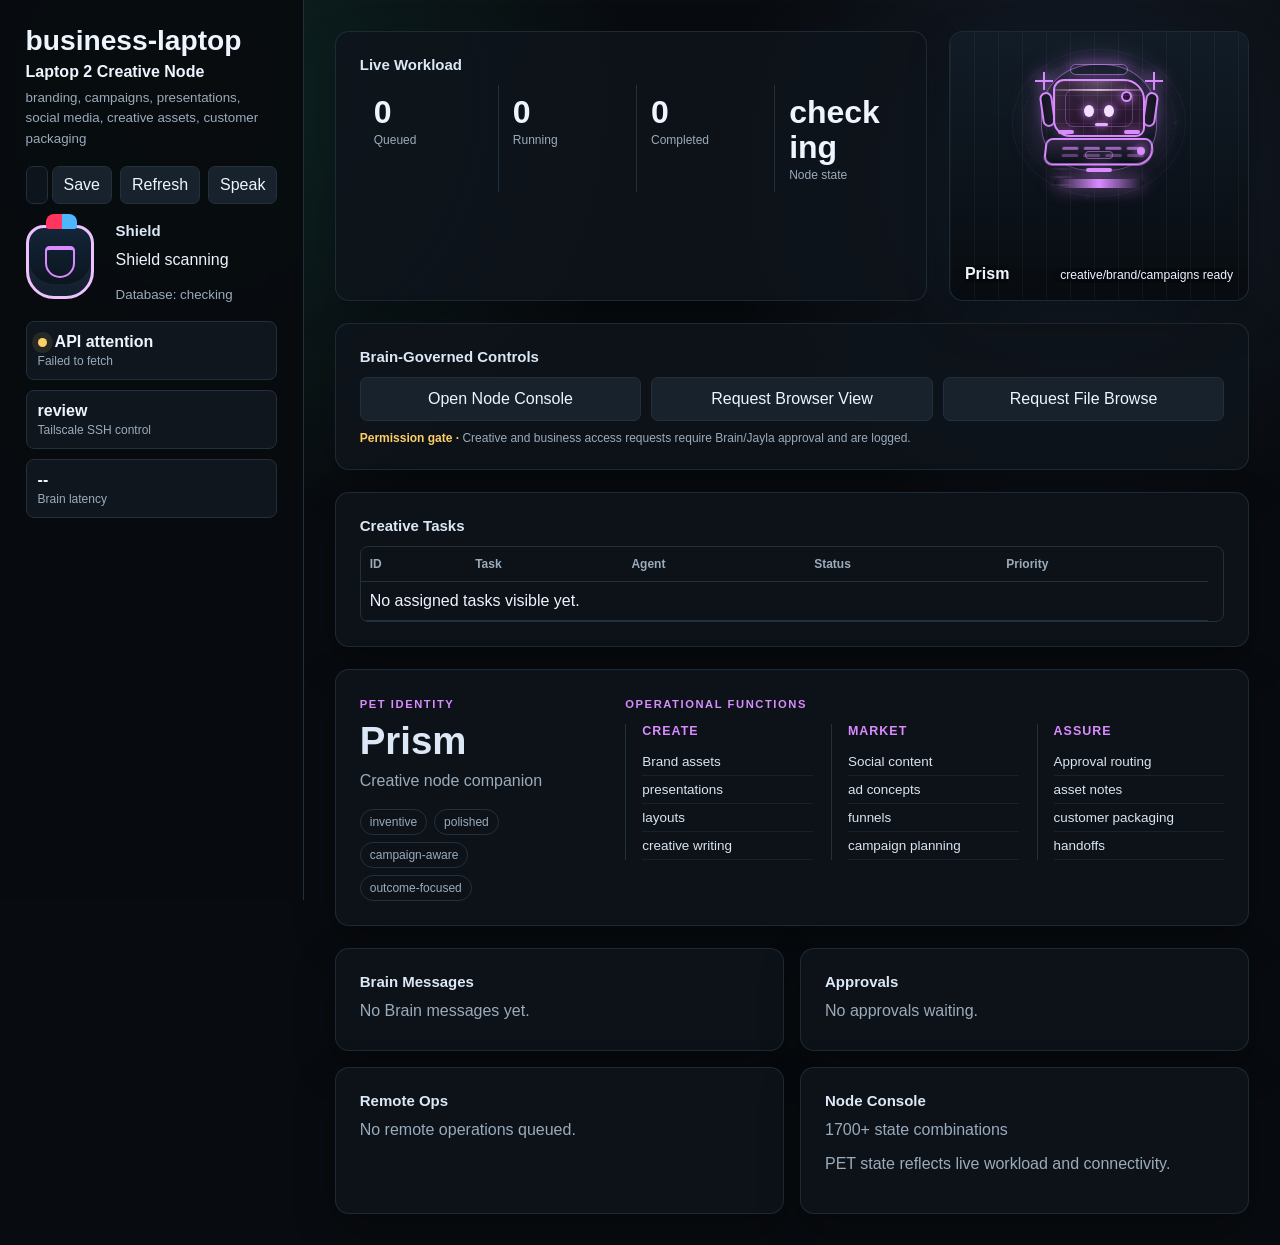
==== commit 35e605ea: "Add Codex pipeline and PET release routing" ====
--- a/laptop_packages/business-laptop/index.html
+++ b/laptop_packages/business-laptop/index.html
@@ -4,7 +4,7 @@
     <meta charset="utf-8">
     <meta name="viewport" content="width=device-width, initial-scale=1">
     <title>Creative Node Console</title>
-    <link rel="stylesheet" href="../shared/mini-dashboard.css?v=pet-command-20260713g">
+    <link rel="stylesheet" href="../shared/mini-dashboard.css?v=pet-command-20260713i">
   </head>
   <body data-machine-id="business-laptop" data-role="Laptop 2 Creative Node" data-pet="Prism" data-specialty="branding, campaigns, presentations, social media, creative assets, customer packaging" data-brain-host="100.70.49.32">
     <div class="shell">
@@ -36,6 +36,6 @@
         <section class="feed-grid"><div class="panel panel-pad"><h2>Brain Messages</h2><div id="message-list" class="feed-list"></div></div><div class="panel panel-pad"><h2>Approvals</h2><div id="approval-list" class="feed-list"></div></div><div class="panel panel-pad"><h2>Remote Ops</h2><div id="remote-list" class="feed-list"></div></div><div class="panel panel-pad node-notes"><h2>Node Console</h2><p class="variant-count muted"></p><p class="muted">PET state reflects live workload and connectivity.</p></div></section>
       </main>
     </div>
-    <script src="../shared/mini-dashboard.js?v=pet-command-20260713h"></script>
+    <script src="../shared/mini-dashboard.js?v=pet-command-20260713i"></script>
   </body>
 </html>
--- a/laptop_packages/shared/mini-dashboard.css
+++ b/laptop_packages/shared/mini-dashboard.css
@@ -1145,3 +1145,37 @@
 @media (prefers-reduced-motion: reduce) {
   *, *::before, *::after { scroll-behavior: auto !important; animation-duration: .001ms !important; animation-iteration-count: 1 !important; transition-duration: .001ms !important; }
 }
+
+/* Telemetry-driven PET motion rig. Transform/opacity-only loops keep repaint cost low. */
+.pet-signal-orbit, .pet-work-stream, .pet-task-flare { position: absolute; display: block; pointer-events: none; }
+.pet-signal-orbit { inset: -12px -16px -4px; border: 1px solid color-mix(in srgb, var(--pet-accent) 28%, transparent); border-radius: 50%; opacity: .62; animation: pet-orbit-drift 7s linear infinite; }
+.pet-signal-orbit::before, .pet-signal-orbit::after { content: ""; position: absolute; inset: 9px; border: 1px dashed color-mix(in srgb, var(--pet-accent) 17%, transparent); border-radius: inherit; }
+.pet-signal-orbit i { position: absolute; width: 5px; height: 5px; border-radius: 50%; background: var(--pet-accent-2); box-shadow: 0 0 9px var(--pet-accent); }
+.pet-signal-orbit i:nth-child(1) { left: 16%; top: 20%; }
+.pet-signal-orbit i:nth-child(2) { right: 4%; top: 48%; }
+.pet-signal-orbit i:nth-child(3) { left: 42%; bottom: -3px; }
+.pet-work-stream { left: 20px; right: 20px; bottom: 1px; height: 24px; opacity: .18; overflow: hidden; }
+.pet-work-stream i { position: absolute; left: 0; width: 28px; height: 2px; border-radius: 99px; background: linear-gradient(90deg, transparent, var(--pet-accent), transparent); animation: pet-packet-flow 1.8s linear infinite; }
+.pet-work-stream i:nth-child(2) { top: 8px; animation-delay: -600ms; }
+.pet-work-stream i:nth-child(3) { top: 16px; animation-delay: -1.2s; }
+.pet-task-flare { inset: -3px; border: 1px solid var(--pet-accent); border-radius: 42%; opacity: 0; transform: scale(.75); }
+[data-workload="busy"] .pet-work-stream, [data-workload="critical"] .pet-work-stream { opacity: .78; }
+[data-workload="critical"] .pet-work-stream i { animation-duration: .75s; }
+[data-workload="critical"] .pet-screenplate { filter: saturate(1.2); }
+[data-signal="limited"] .pet-signal-orbit { opacity: .32; animation-duration: 11s; }
+[data-signal="limited"] .pet-signal-orbit i:nth-child(2) { opacity: .15; }
+[data-signal="lost"] .pet-signal-orbit { opacity: .2; animation-play-state: paused; }
+[data-signal="lost"] .pet-signal-orbit i { opacity: .12; box-shadow: none; }
+.pet-state-on-roll .pet-task-flare, [data-roll="true"] .pet-task-flare { animation: pet-completion-flare 1.4s ease-out 2; }
+.pet-panel, .pet-stage { transition: border-color 180ms ease, background-color 180ms ease, box-shadow 180ms ease; }
+.pet-panel:hover .pet-stage, .pet-stage:hover { box-shadow: inset 0 0 38px color-mix(in srgb, var(--pet-accent, var(--accent)) 10%, transparent); }
+@keyframes pet-orbit-drift { to { transform: rotate(360deg); } }
+@keyframes pet-packet-flow { from { transform: translateX(-34px); opacity: 0; } 18%, 75% { opacity: 1; } to { transform: translateX(104px); opacity: 0; } }
+@keyframes pet-completion-flare { 0% { opacity: 0; transform: scale(.72); } 35% { opacity: .75; } 100% { opacity: 0; transform: scale(1.38); } }
+.pet-stage { position: relative; padding-bottom: 76px; contain: layout paint style; }
+.pet-signal-orbit, .pet-work-stream i, .pet-task-flare { will-change: transform, opacity; }
+.pet-readout { position: absolute; z-index: 4; left: clamp(14px, 5%, 28px); right: clamp(14px, 5%, 28px); bottom: 17px; display: grid; grid-template-columns: auto minmax(0, 1fr); align-items: baseline; gap: 10px; border-top: 1px solid color-mix(in srgb, var(--pet-accent) 24%, transparent); padding-top: 10px; }
+.pet-readout .pet-name, .pet-readout .pet-status { position: static; width: auto; max-width: 100%; transform: none; text-align: left; overflow: hidden; text-overflow: ellipsis; white-space: nowrap; }
+.pet-readout .pet-name { color: var(--text); font-size: 1rem; font-weight: 800; }
+.pet-readout .pet-status { color: var(--pet-accent); font-size: .76rem; text-align: right; }
+@media (max-width: 560px) { .pet-readout { grid-template-columns: 1fr; gap: 3px; } .pet-readout .pet-status { text-align: left; } }
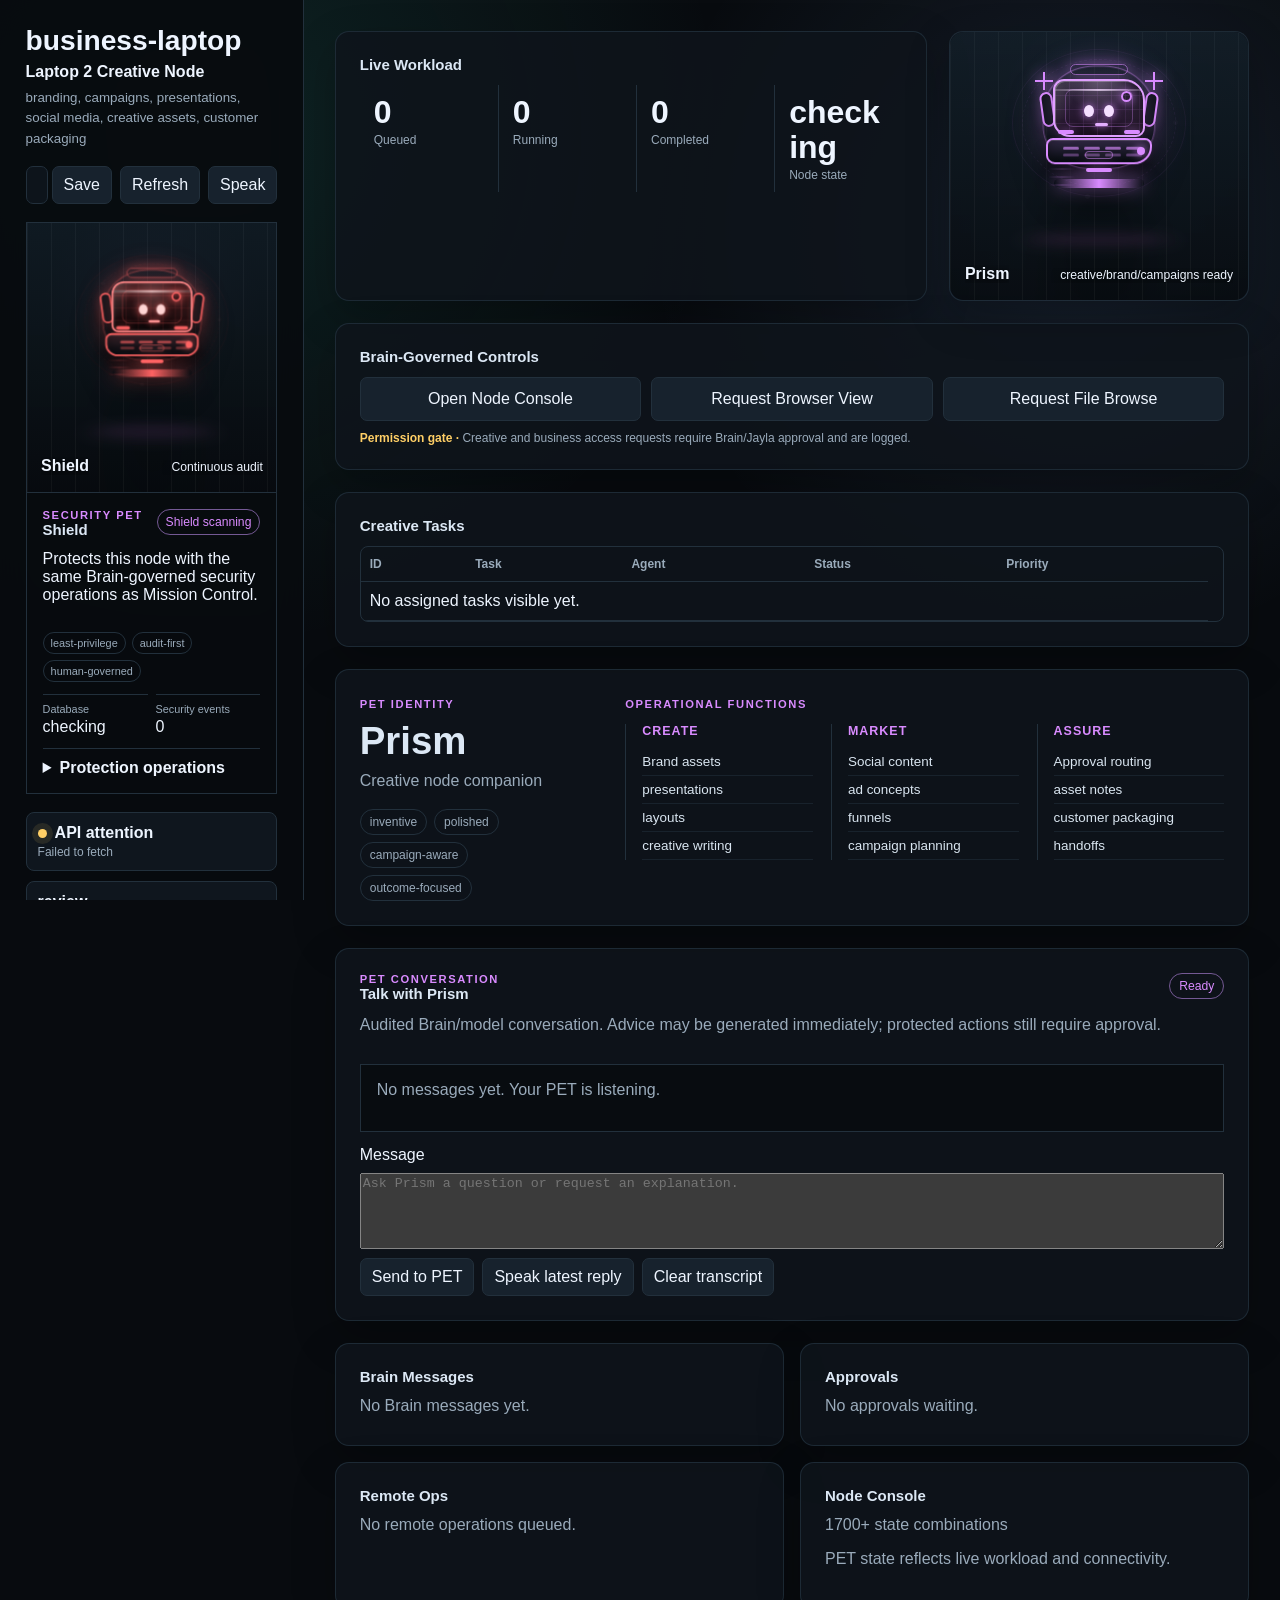
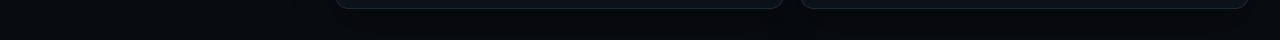
==== commit 5a2fb9e9: "Add project intake and secure laptop orchestration upgrades" ====
--- a/laptop_packages/business-laptop/index.html
+++ b/laptop_packages/business-laptop/index.html
@@ -4,7 +4,7 @@
     <meta charset="utf-8">
     <meta name="viewport" content="width=device-width, initial-scale=1">
     <title>Creative Node Console</title>
-    <link rel="stylesheet" href="../shared/mini-dashboard.css?v=pet-command-20260713i">
+    <link rel="stylesheet" href="../shared/mini-dashboard.css?v=pet-command-20260713m">
   </head>
   <body data-machine-id="business-laptop" data-role="Laptop 2 Creative Node" data-pet="Prism" data-specialty="branding, campaigns, presentations, social media, creative assets, customer packaging" data-brain-host="100.70.49.32">
     <div class="shell">
@@ -36,6 +36,6 @@
         <section class="feed-grid"><div class="panel panel-pad"><h2>Brain Messages</h2><div id="message-list" class="feed-list"></div></div><div class="panel panel-pad"><h2>Approvals</h2><div id="approval-list" class="feed-list"></div></div><div class="panel panel-pad"><h2>Remote Ops</h2><div id="remote-list" class="feed-list"></div></div><div class="panel panel-pad node-notes"><h2>Node Console</h2><p class="variant-count muted"></p><p class="muted">PET state reflects live workload and connectivity.</p></div></section>
       </main>
     </div>
-    <script src="../shared/mini-dashboard.js?v=pet-command-20260713i"></script>
+    <script src="../shared/mini-dashboard.js?v=pet-command-20260713m"></script>
   </body>
 </html>
--- a/laptop_packages/shared/mini-dashboard.css
+++ b/laptop_packages/shared/mini-dashboard.css
@@ -207,10 +207,59 @@
 
 .shield-row {
   display: grid;
-  grid-template-columns: 76px minmax(0, 1fr);
-  gap: 14px;
-  align-items: center;
+  grid-template-columns: minmax(0, 1fr);
+  gap: 0;
   margin: 18px 0;
+  border: 1px solid var(--line);
+  border-radius: var(--radius);
+  overflow: hidden;
+  background: var(--panel);
+}
+
+.mini-shield-stage { min-height: 250px; border: 0; border-radius: 0; border-bottom: 1px solid var(--line); }
+.mini-shield-stage .pet { transform: scale(.88); }
+.mini-shield-profile { display: grid; gap: 12px; padding: 16px; min-width: 0; }
+.mini-shield-heading { display: flex; align-items: start; justify-content: space-between; gap: 10px; }
+.mini-shield-heading h2, .mini-shield-heading p { margin: 0; }
+.security-state { color: var(--accent); font-size: .76rem; border: 1px solid color-mix(in srgb, var(--accent) 45%, var(--line)); border-radius: 999px; padding: 5px 8px; text-align: right; }
+.shield-traits { display: flex; flex-wrap: wrap; gap: 6px; }
+.shield-traits span { border: 1px solid var(--line); border-radius: 999px; padding: 4px 7px; color: var(--muted); font-size: .68rem; }
+.mini-shield-profile dl { display: grid; grid-template-columns: repeat(2, minmax(0, 1fr)); gap: 8px; margin: 0; }
+.mini-shield-profile dl div { min-width: 0; border-top: 1px solid var(--line); padding-top: 8px; }
+.mini-shield-profile dt { color: var(--muted); font-size: .68rem; }
+.mini-shield-profile dd { margin: 3px 0 0; overflow-wrap: anywhere; }
+.mini-shield-profile details { border-top: 1px solid var(--line); padding-top: 10px; }
+.mini-shield-profile summary { cursor: pointer; font-weight: 700; }
+.mini-shield-profile details p { color: var(--muted); font-size: .72rem; line-height: 1.55; }
+
+.pet-conversation { display: grid; gap: 14px; }
+.conversation-heading { display: flex; align-items: start; justify-content: space-between; gap: 14px; }
+.conversation-heading h2, .conversation-heading p { margin: 0; }
+#pet-chat-state { color: var(--accent); border: 1px solid color-mix(in srgb, var(--accent) 45%, var(--line)); border-radius: 999px; padding: 5px 9px; font-size: .76rem; }
+.pet-chat-log { display: grid; gap: 12px; max-height: min(52svh, 440px); overflow-y: auto; padding: clamp(10px, 2vw, 16px); border: 1px solid var(--line); border-radius: calc(var(--radius) - 2px); background: color-mix(in srgb, var(--bg) 82%, transparent); scrollbar-gutter: stable; overscroll-behavior: contain; }
+.pet-chat-message { width: fit-content; max-width: min(86%, 760px); padding: 11px 13px; border: 1px solid var(--line); border-radius: 14px; content-visibility: auto; contain-intrinsic-size: 110px; }
+.pet-chat-message:last-child { animation: pet-reply-arrive 220ms ease-out both; }
+.pet-chat-message p { margin: 8px 0 0; white-space: pre-wrap; overflow-wrap: anywhere; line-height: 1.55; }
+.pet-chat-message.from-user { justify-self: end; border-bottom-right-radius: 4px; background: color-mix(in srgb, var(--accent) 10%, var(--panel)); }
+.pet-chat-message.from-pet { justify-self: start; border-bottom-left-radius: 4px; border-color: color-mix(in srgb, var(--accent) 36%, var(--line)); background: color-mix(in srgb, var(--panel) 94%, var(--accent)); }
+.pet-chat-message-head { display: grid; grid-template-columns: auto minmax(0, 1fr) auto; align-items: center; gap: 8px; }
+.pet-chat-message-head > span:nth-child(2) { min-width: 0; }
+.pet-chat-message-head strong, .pet-chat-message-head time { display: block; }
+.pet-chat-message-head time { margin-top: 1px; color: var(--muted); font-size: .65rem; }
+.pet-chat-avatar { display: grid; place-items: center; width: 28px; height: 28px; border: 1px solid color-mix(in srgb, var(--accent) 42%, var(--line)); border-radius: 9px; color: var(--accent); font: 700 .56rem ui-monospace, "Cascadia Code", monospace; letter-spacing: .04em; }
+.pet-chat-message-action { min-height: 30px; padding: 4px 8px; border-color: color-mix(in srgb, var(--accent) 34%, var(--line)); background: transparent; color: var(--muted); font-size: .68rem; }
+.pet-chat-message-action:hover, .pet-chat-message-action:focus-visible { color: var(--text); border-color: var(--accent); }
+.pet-chat-form { display: grid; gap: 9px; }
+.pet-chat-form textarea { width: 100%; resize: vertical; min-height: 76px; }
+.pet-chat-actions { display: flex; flex-wrap: wrap; gap: 8px; }
+.pet-chat-actions button:disabled { opacity: .55; cursor: wait; }
+@keyframes pet-reply-arrive { from { opacity: 0; transform: translateY(6px); } to { opacity: 1; transform: translateY(0); } }
+@media (max-width: 560px) {
+  .conversation-heading { display: grid; }
+  #pet-chat-state { justify-self: start; }
+  .pet-chat-message { max-width: 94%; }
+  .pet-chat-actions { display: grid; grid-template-columns: 1fr 1fr; }
+  .pet-chat-actions button:first-child { grid-column: 1 / -1; }
 }
 
 .shield-pet {
@@ -1146,6 +1195,102 @@
   *, *::before, *::after { scroll-behavior: auto !important; animation-duration: .001ms !important; animation-iteration-count: 1 !important; transition-duration: .001ms !important; }
 }
 
+/* PET dimensional skin: shared visual language for node companions and Shield. */
+.pet-stage {
+  perspective: 720px;
+  perspective-origin: 50% 38%;
+  isolation: isolate;
+  background:
+    radial-gradient(ellipse at 50% 78%, rgba(0,0,0,.6) 0 12%, transparent 38%),
+    radial-gradient(circle at 50% 30%, color-mix(in srgb, var(--pet-accent, var(--accent)) 9%, transparent), transparent 48%);
+}
+
+.pet-stage::after {
+  content: "";
+  position: absolute;
+  z-index: 0;
+  left: 26%;
+  right: 26%;
+  bottom: 23%;
+  height: 11%;
+  border-radius: 50%;
+  background: color-mix(in srgb, var(--pet-accent, var(--accent)) 18%, rgba(0,0,0,.75));
+  filter: blur(11px);
+  opacity: .65;
+  transform: rotateX(68deg) translateZ(-18px);
+  animation: pet-ground-pulse 3.2s ease-in-out infinite;
+  pointer-events: none;
+}
+
+.pet-stage .pet {
+  z-index: 1;
+  transform-style: preserve-3d;
+  filter: drop-shadow(0 17px 13px rgba(0,0,0,.44));
+}
+
+.pet-aura { transform: translateZ(-18px) scale(.97); }
+.pet-halo, .pet-siren { transform: translateZ(22px); }
+.pet-screenplate {
+  transform: translateZ(14px);
+  border-color: color-mix(in srgb, var(--pet-accent) 82%, white);
+  background:
+    linear-gradient(112deg, rgba(255,255,255,.18), transparent 24% 68%, rgba(255,255,255,.05)),
+    radial-gradient(circle at 50% -10%, color-mix(in srgb, var(--pet-accent-2) 34%, transparent), transparent 48%),
+    linear-gradient(180deg, color-mix(in srgb, var(--pet-dark) 76%, #26394a), var(--pet-dark));
+  box-shadow: inset 1px 1px 0 rgba(255,255,255,.24), inset -5px -9px 16px rgba(0,0,0,.38), 0 0 24px color-mix(in srgb, var(--pet-accent) 24%, transparent), 0 16px 18px rgba(0,0,0,.3);
+  transition: transform 220ms ease, filter 220ms ease;
+}
+
+.pet-keyboard {
+  transform: translateZ(8px) rotateX(14deg);
+  transform-origin: 50% 0;
+  box-shadow: inset 0 1px rgba(255,255,255,.16), inset 0 -7px 12px rgba(0,0,0,.34), 0 10px 13px rgba(0,0,0,.34);
+  transition: transform 220ms ease;
+}
+
+.pet-base { transform: translateZ(-3px); }
+.pet-eye, .pet-mouth, .pet-badge, .pet-status-light, .pet-tool { transform: translateZ(25px); }
+.pet-stage:hover .pet-screenplate { transform: translateZ(22px) translateY(-2px) rotateX(-1.5deg); filter: brightness(1.08) saturate(1.12); }
+.pet-stage:hover .pet-keyboard { transform: translateZ(13px) rotateX(19deg) translateY(1px); }
+
+.pet-security .pet-screenplate {
+  border-color: #ff8787;
+  background: linear-gradient(115deg, rgba(255,255,255,.2), transparent 24% 65%, rgba(255,100,100,.12)), radial-gradient(circle at 50% 22%, rgba(255,212,212,.18), transparent 42%), linear-gradient(180deg, #3b1a1d, #160b0d);
+  box-shadow: inset 0 0 0 2px rgba(255,255,255,.05), inset 0 -12px 20px rgba(0,0,0,.48), 0 0 28px rgba(255,100,100,.3), 0 18px 20px rgba(0,0,0,.42);
+}
+
+.pet-security .pet-aura { border-style: double; animation-duration: 1.9s; }
+.pet-security .pet-scanline { height: 3px; box-shadow: 0 0 10px #ff6464; animation-duration: 1.45s; }
+.pet-security .pet-base { box-shadow: 0 0 24px rgba(255,100,100,.52); }
+
+.shield-pet {
+  transform-style: preserve-3d;
+  border-color: #ff8787;
+  background: linear-gradient(125deg, rgba(255,255,255,.16), transparent 28%), linear-gradient(180deg, #3b1a1d, #12090b);
+  box-shadow: inset 2px 2px rgba(255,255,255,.12), inset -8px -12px 18px rgba(0,0,0,.42), 0 0 28px rgba(255,100,100,.28), 0 17px 18px rgba(0,0,0,.42);
+  filter: drop-shadow(0 12px 10px rgba(0,0,0,.38));
+}
+
+.shield-pet::before { transform: translateZ(18px); box-shadow: 0 0 15px rgba(255,52,95,.52), 0 0 13px rgba(77,182,255,.42); }
+.shield-pet::after { transform: translateZ(12px); box-shadow: inset 0 0 12px rgba(255,100,100,.2), 0 0 9px rgba(255,100,100,.3); }
+.mini-shield-stage:hover .shield-pet { filter: brightness(1.08) drop-shadow(0 16px 12px rgba(0,0,0,.44)); }
+
+@keyframes pet-ground-pulse {
+  0%, 100% { opacity: .44; transform: rotateX(68deg) translateZ(-18px) scale(.88); }
+  50% { opacity: .76; transform: rotateX(68deg) translateZ(-18px) scale(1.05); }
+}
+
+@media (max-width: 560px) {
+  .pet-stage { perspective: 600px; }
+  .pet-stage::after { left: 30%; right: 30%; bottom: 24%; }
+}
+
+@media (prefers-reduced-motion: reduce) {
+  .pet-stage:hover .pet-screenplate { transform: translateZ(14px); filter: none; }
+  .pet-stage:hover .pet-keyboard { transform: translateZ(8px) rotateX(14deg); }
+  .mini-shield-stage:hover .shield-pet { filter: drop-shadow(0 12px 10px rgba(0,0,0,.38)); }
+}
+
 /* Telemetry-driven PET motion rig. Transform/opacity-only loops keep repaint cost low. */
 .pet-signal-orbit, .pet-work-stream, .pet-task-flare { position: absolute; display: block; pointer-events: none; }
 .pet-signal-orbit { inset: -12px -16px -4px; border: 1px solid color-mix(in srgb, var(--pet-accent) 28%, transparent); border-radius: 50%; opacity: .62; animation: pet-orbit-drift 7s linear infinite; }
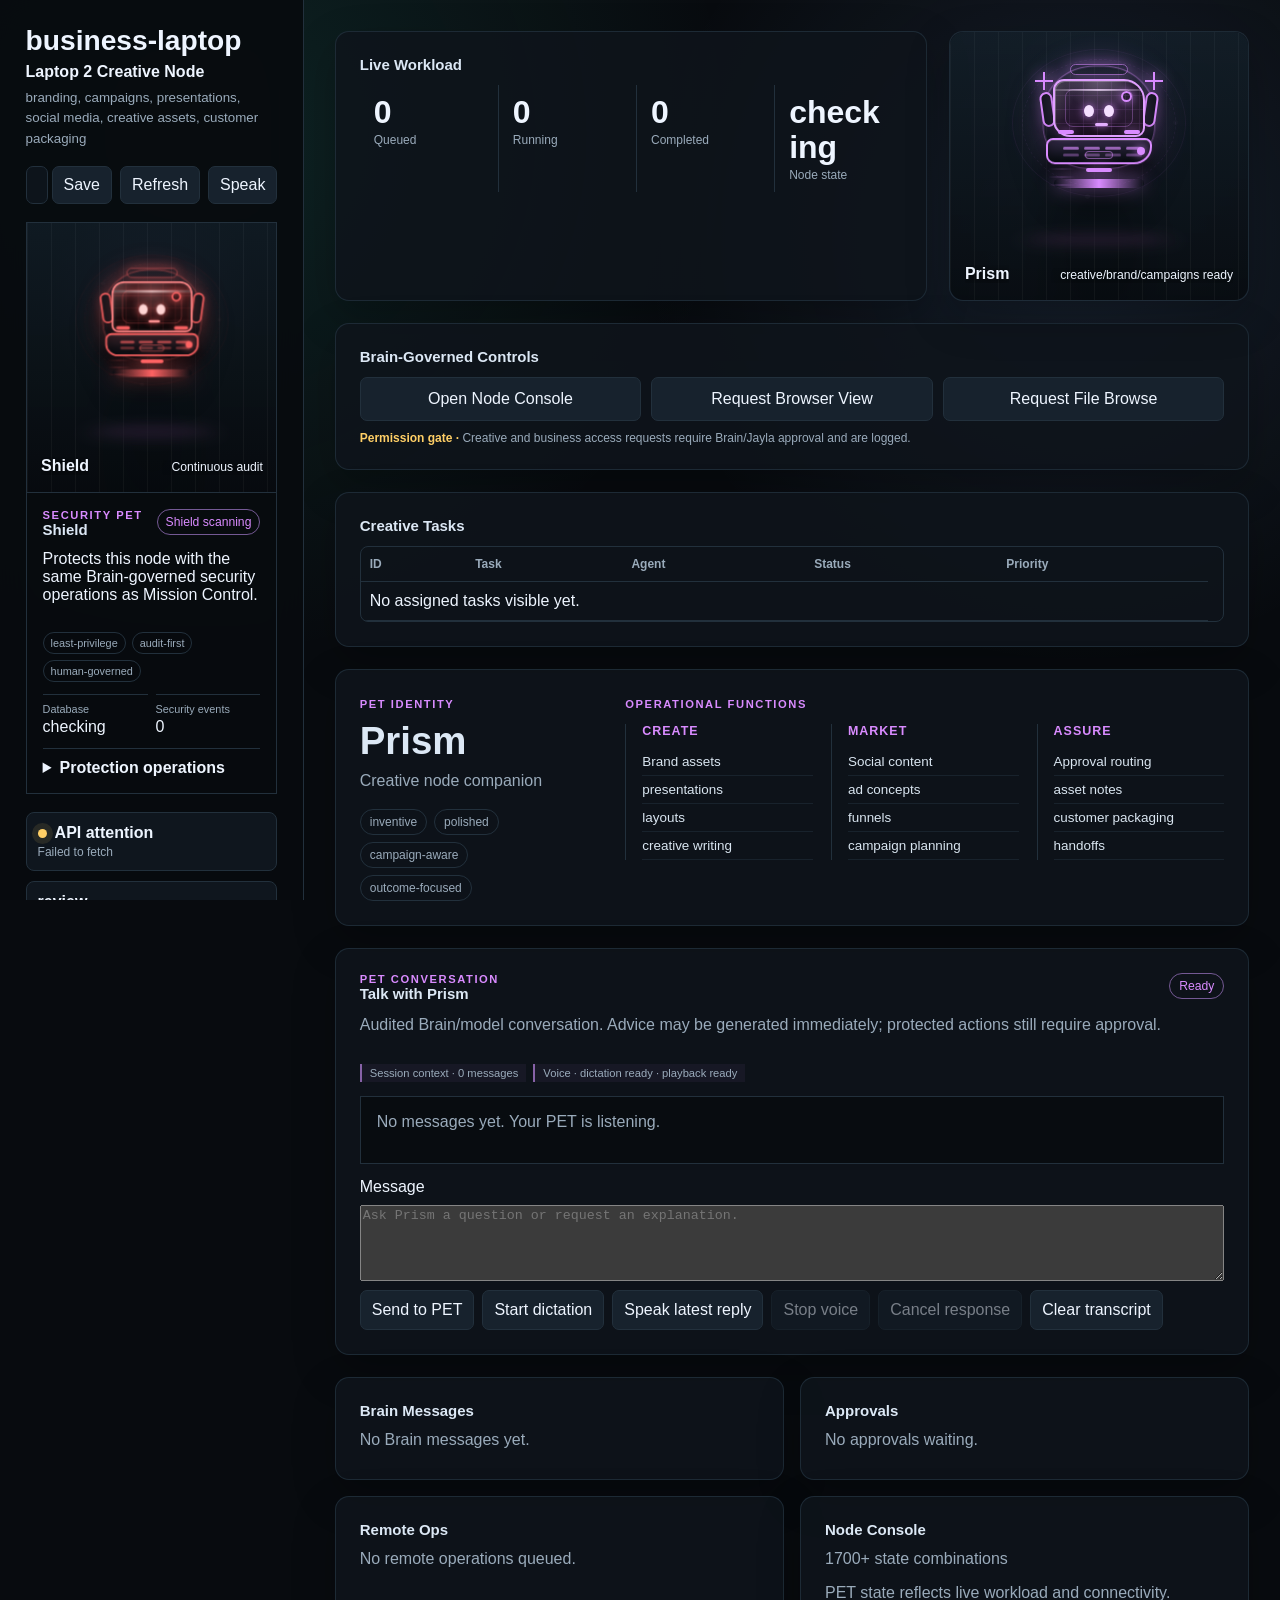
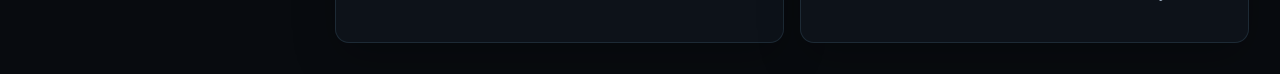
==== commit c4bcfee7: "Add laptop personality policy and replay evidence hardening" ====
--- a/laptop_packages/business-laptop/index.html
+++ b/laptop_packages/business-laptop/index.html
@@ -4,7 +4,7 @@
     <meta charset="utf-8">
     <meta name="viewport" content="width=device-width, initial-scale=1">
     <title>Creative Node Console</title>
-    <link rel="stylesheet" href="../shared/mini-dashboard.css?v=pet-command-20260713m">
+    <link rel="stylesheet" href="../shared/mini-dashboard.css?v=pet-command-20260713n">
   </head>
   <body data-machine-id="business-laptop" data-role="Laptop 2 Creative Node" data-pet="Prism" data-specialty="branding, campaigns, presentations, social media, creative assets, customer packaging" data-brain-host="100.70.49.32">
     <div class="shell">
@@ -36,6 +36,6 @@
         <section class="feed-grid"><div class="panel panel-pad"><h2>Brain Messages</h2><div id="message-list" class="feed-list"></div></div><div class="panel panel-pad"><h2>Approvals</h2><div id="approval-list" class="feed-list"></div></div><div class="panel panel-pad"><h2>Remote Ops</h2><div id="remote-list" class="feed-list"></div></div><div class="panel panel-pad node-notes"><h2>Node Console</h2><p class="variant-count muted"></p><p class="muted">PET state reflects live workload and connectivity.</p></div></section>
       </main>
     </div>
-    <script src="../shared/mini-dashboard.js?v=pet-command-20260713m"></script>
+    <script src="../shared/mini-dashboard.js?v=pet-command-20260713n"></script>
   </body>
 </html>
--- a/laptop_packages/shared/mini-dashboard.css
+++ b/laptop_packages/shared/mini-dashboard.css
@@ -236,6 +236,8 @@
 .conversation-heading { display: flex; align-items: start; justify-content: space-between; gap: 14px; }
 .conversation-heading h2, .conversation-heading p { margin: 0; }
 #pet-chat-state { color: var(--accent); border: 1px solid color-mix(in srgb, var(--accent) 45%, var(--line)); border-radius: 999px; padding: 5px 9px; font-size: .76rem; }
+.pet-conversation-meta { display: flex; flex-wrap: wrap; gap: 7px; color: var(--muted); font-size: .7rem; }
+.pet-conversation-meta span { border-left: 2px solid color-mix(in srgb, var(--accent) 55%, var(--line)); padding: 3px 8px; background: color-mix(in srgb, var(--accent) 5%, transparent); }
 .pet-chat-log { display: grid; gap: 12px; max-height: min(52svh, 440px); overflow-y: auto; padding: clamp(10px, 2vw, 16px); border: 1px solid var(--line); border-radius: calc(var(--radius) - 2px); background: color-mix(in srgb, var(--bg) 82%, transparent); scrollbar-gutter: stable; overscroll-behavior: contain; }
 .pet-chat-message { width: fit-content; max-width: min(86%, 760px); padding: 11px 13px; border: 1px solid var(--line); border-radius: 14px; content-visibility: auto; contain-intrinsic-size: 110px; }
 .pet-chat-message:last-child { animation: pet-reply-arrive 220ms ease-out both; }
@@ -251,15 +253,25 @@
 .pet-chat-message-action:hover, .pet-chat-message-action:focus-visible { color: var(--text); border-color: var(--accent); }
 .pet-chat-form { display: grid; gap: 9px; }
 .pet-chat-form textarea { width: 100%; resize: vertical; min-height: 76px; }
+.pet-dictation-preview { min-height: 28px; margin: 0; padding: 7px 9px; border-left: 2px solid var(--accent); color: var(--text); background: color-mix(in srgb, var(--accent) 8%, transparent); font-size: .76rem; overflow-wrap: anywhere; }
 .pet-chat-actions { display: flex; flex-wrap: wrap; gap: 8px; }
-.pet-chat-actions button:disabled { opacity: .55; cursor: wait; }
+.pet-chat-actions button { min-height: 40px; }
+.pet-chat-actions button:disabled { opacity: .48; cursor: not-allowed; }
+#pet-chat-dictate[aria-pressed="true"] { border-color: var(--accent); color: var(--text); box-shadow: 0 0 0 3px color-mix(in srgb, var(--accent) 14%, transparent); animation: pet-listening-pulse 1.15s ease-in-out infinite; }
+#pet-chat-stop:not(:disabled), #pet-chat-cancel:not(:disabled) { border-color: color-mix(in srgb, #ff6f91 56%, var(--line)); color: #ffb1c2; }
+.sr-only { position: absolute !important; width: 1px !important; height: 1px !important; padding: 0 !important; margin: -1px !important; overflow: hidden !important; clip: rect(0, 0, 0, 0) !important; white-space: nowrap !important; border: 0 !important; }
 @keyframes pet-reply-arrive { from { opacity: 0; transform: translateY(6px); } to { opacity: 1; transform: translateY(0); } }
+@keyframes pet-listening-pulse { 50% { box-shadow: 0 0 0 6px color-mix(in srgb, var(--accent) 6%, transparent); } }
 @media (max-width: 560px) {
   .conversation-heading { display: grid; }
   #pet-chat-state { justify-self: start; }
   .pet-chat-message { max-width: 94%; }
   .pet-chat-actions { display: grid; grid-template-columns: 1fr 1fr; }
   .pet-chat-actions button:first-child { grid-column: 1 / -1; }
+}
+
+@media (prefers-reduced-motion: reduce) {
+  #pet-chat-dictate[aria-pressed="true"] { animation: none; }
 }
 
 .shield-pet {
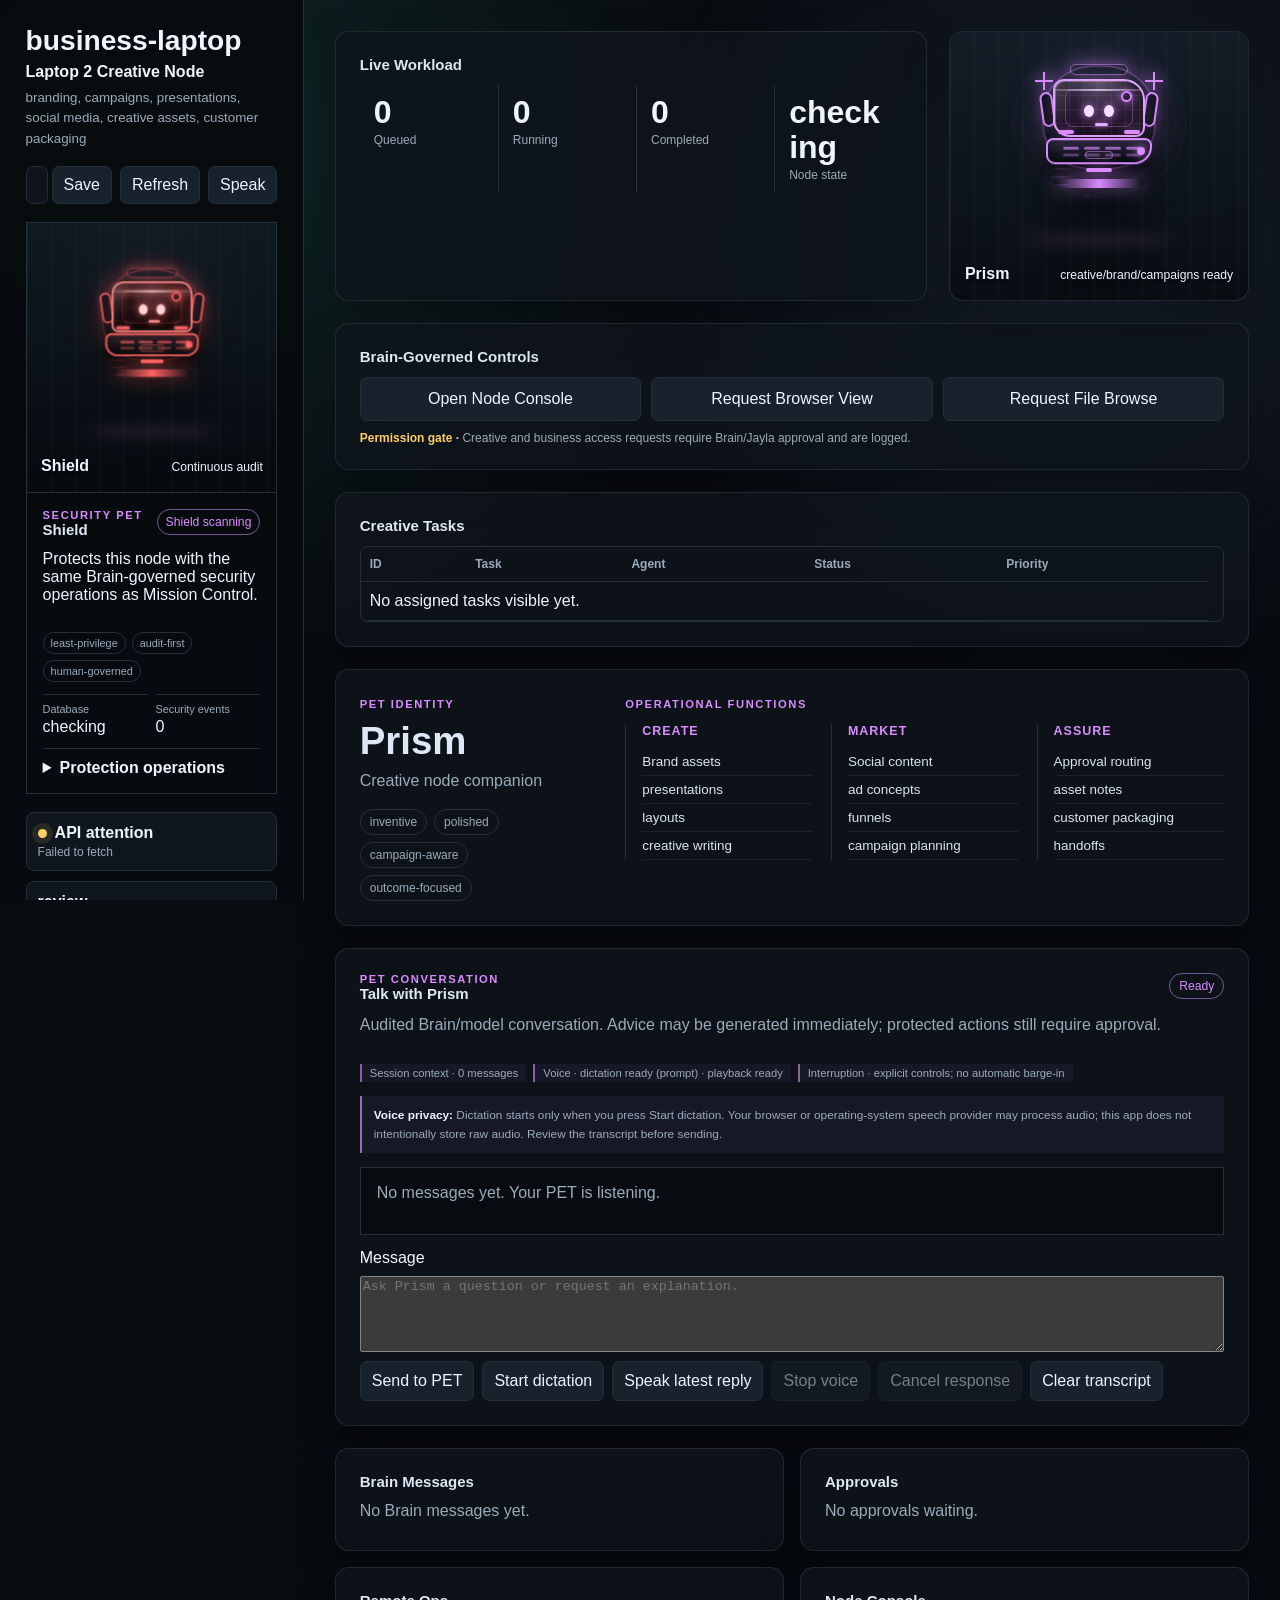
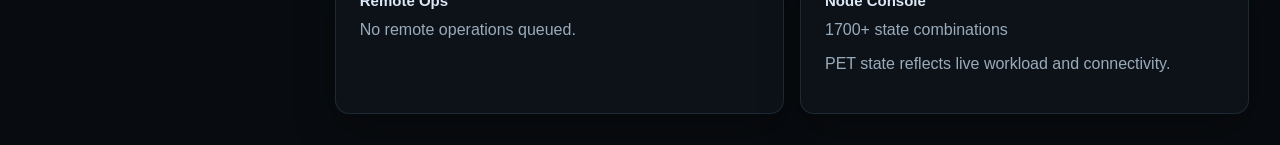
==== commit 585119d3: "Add Brain runtime profile and PET cancellation gates" ====
--- a/laptop_packages/business-laptop/index.html
+++ b/laptop_packages/business-laptop/index.html
@@ -4,7 +4,7 @@
     <meta charset="utf-8">
     <meta name="viewport" content="width=device-width, initial-scale=1">
     <title>Creative Node Console</title>
-    <link rel="stylesheet" href="../shared/mini-dashboard.css?v=pet-command-20260713n">
+    <link rel="stylesheet" href="../shared/mini-dashboard.css?v=pet-command-20260713o">
   </head>
   <body data-machine-id="business-laptop" data-role="Laptop 2 Creative Node" data-pet="Prism" data-specialty="branding, campaigns, presentations, social media, creative assets, customer packaging" data-brain-host="100.70.49.32">
     <div class="shell">
@@ -36,6 +36,6 @@
         <section class="feed-grid"><div class="panel panel-pad"><h2>Brain Messages</h2><div id="message-list" class="feed-list"></div></div><div class="panel panel-pad"><h2>Approvals</h2><div id="approval-list" class="feed-list"></div></div><div class="panel panel-pad"><h2>Remote Ops</h2><div id="remote-list" class="feed-list"></div></div><div class="panel panel-pad node-notes"><h2>Node Console</h2><p class="variant-count muted"></p><p class="muted">PET state reflects live workload and connectivity.</p></div></section>
       </main>
     </div>
-    <script src="../shared/mini-dashboard.js?v=pet-command-20260713n"></script>
+    <script src="../shared/mini-dashboard.js?v=pet-command-20260713o"></script>
   </body>
 </html>
--- a/laptop_packages/shared/mini-dashboard.css
+++ b/laptop_packages/shared/mini-dashboard.css
@@ -238,6 +238,8 @@
 #pet-chat-state { color: var(--accent); border: 1px solid color-mix(in srgb, var(--accent) 45%, var(--line)); border-radius: 999px; padding: 5px 9px; font-size: .76rem; }
 .pet-conversation-meta { display: flex; flex-wrap: wrap; gap: 7px; color: var(--muted); font-size: .7rem; }
 .pet-conversation-meta span { border-left: 2px solid color-mix(in srgb, var(--accent) 55%, var(--line)); padding: 3px 8px; background: color-mix(in srgb, var(--accent) 5%, transparent); }
+.pet-voice-privacy { margin: 0; padding: 10px 12px; border-left: 2px solid color-mix(in srgb, var(--accent) 65%, var(--line)); color: var(--muted); background: color-mix(in srgb, var(--accent) 5%, transparent); font-size: .74rem; line-height: 1.55; }
+.pet-voice-privacy strong { color: var(--text); }
 .pet-chat-log { display: grid; gap: 12px; max-height: min(52svh, 440px); overflow-y: auto; padding: clamp(10px, 2vw, 16px); border: 1px solid var(--line); border-radius: calc(var(--radius) - 2px); background: color-mix(in srgb, var(--bg) 82%, transparent); scrollbar-gutter: stable; overscroll-behavior: contain; }
 .pet-chat-message { width: fit-content; max-width: min(86%, 760px); padding: 11px 13px; border: 1px solid var(--line); border-radius: 14px; content-visibility: auto; contain-intrinsic-size: 110px; }
 .pet-chat-message:last-child { animation: pet-reply-arrive 220ms ease-out both; }
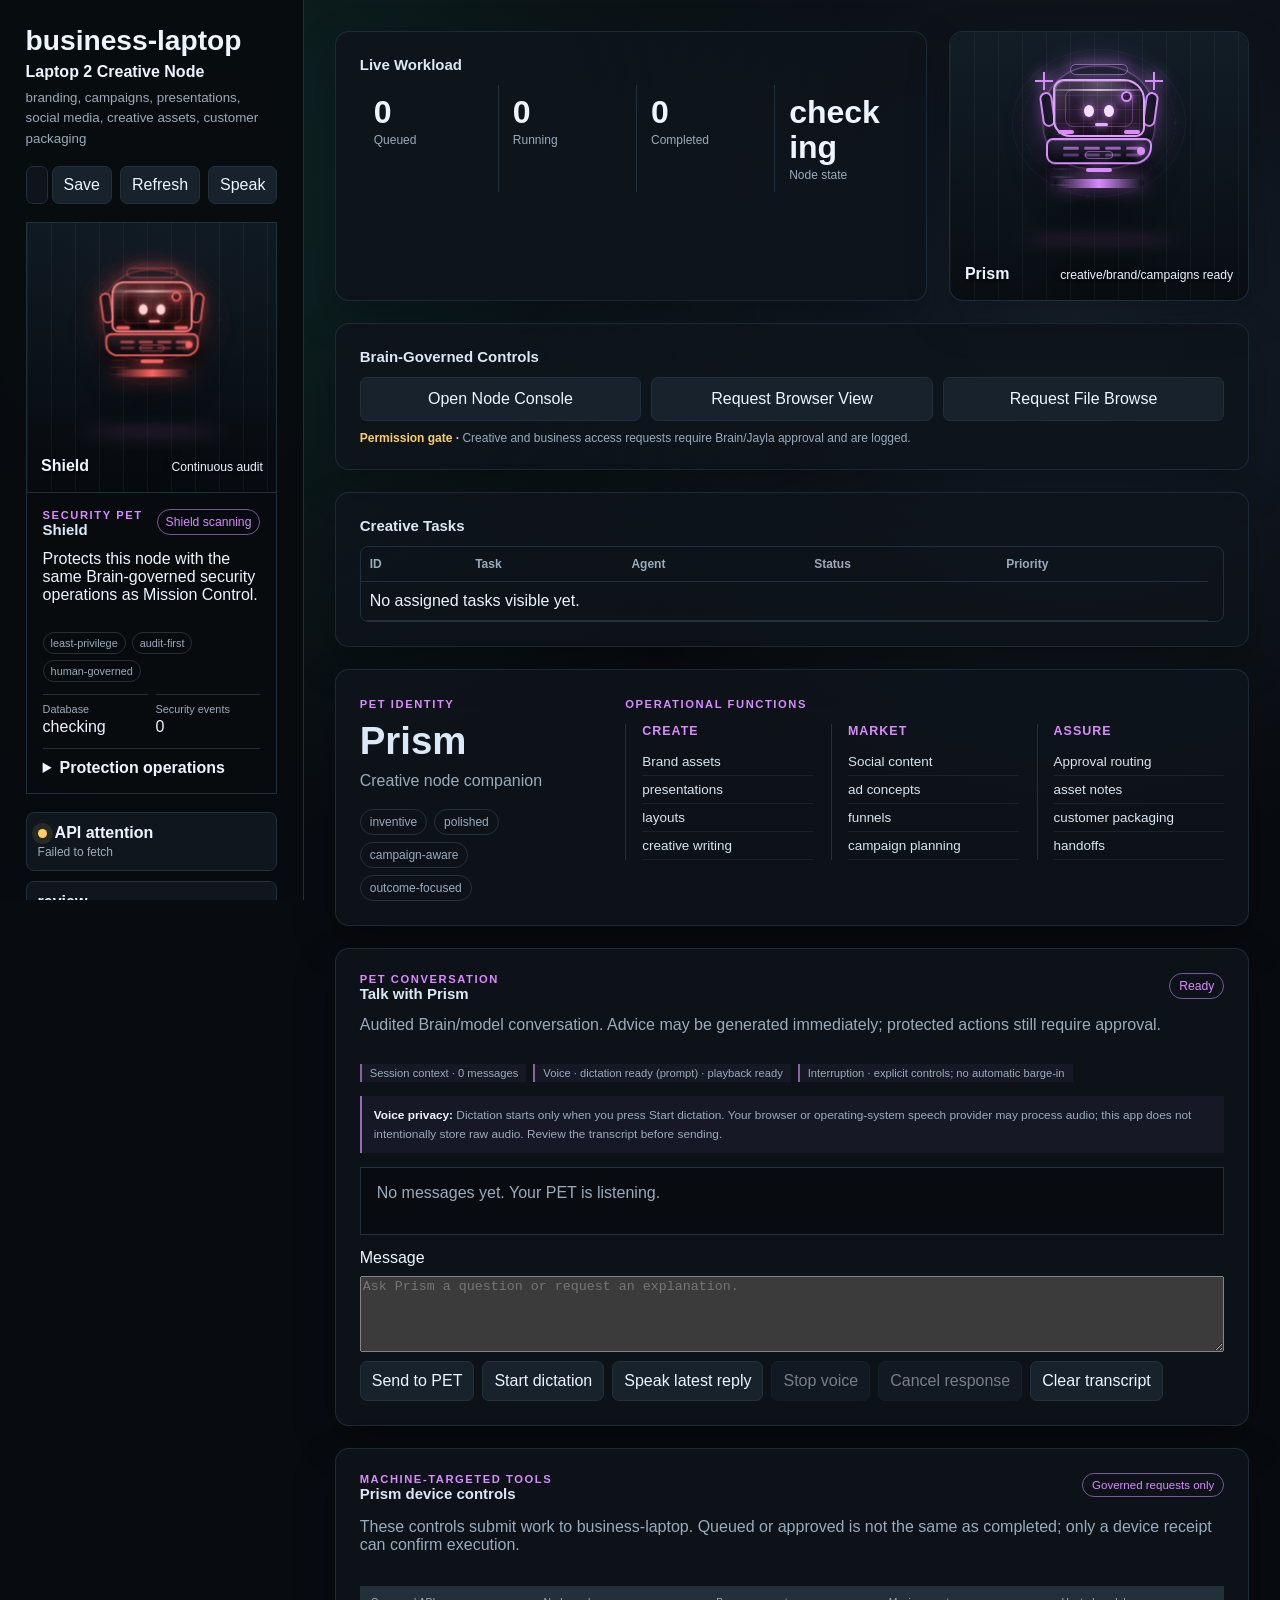
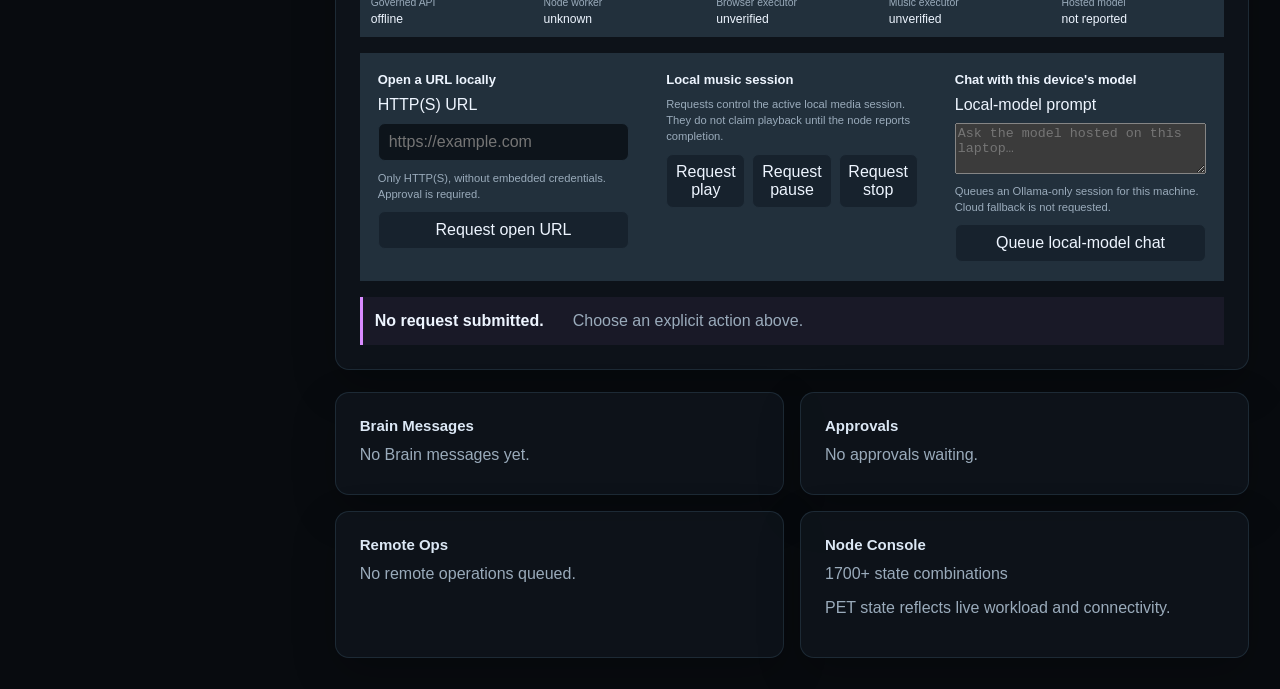
==== commit ee7ec600: "Document governed PET machine capability contracts" ====
--- a/laptop_packages/business-laptop/index.html
+++ b/laptop_packages/business-laptop/index.html
@@ -4,7 +4,7 @@
     <meta charset="utf-8">
     <meta name="viewport" content="width=device-width, initial-scale=1">
     <title>Creative Node Console</title>
-    <link rel="stylesheet" href="../shared/mini-dashboard.css?v=pet-command-20260713o">
+    <link rel="stylesheet" href="../shared/mini-dashboard.css?v=pet-command-20260713p">
   </head>
   <body data-machine-id="business-laptop" data-role="Laptop 2 Creative Node" data-pet="Prism" data-specialty="branding, campaigns, presentations, social media, creative assets, customer packaging" data-brain-host="100.70.49.32">
     <div class="shell">
@@ -36,6 +36,6 @@
         <section class="feed-grid"><div class="panel panel-pad"><h2>Brain Messages</h2><div id="message-list" class="feed-list"></div></div><div class="panel panel-pad"><h2>Approvals</h2><div id="approval-list" class="feed-list"></div></div><div class="panel panel-pad"><h2>Remote Ops</h2><div id="remote-list" class="feed-list"></div></div><div class="panel panel-pad node-notes"><h2>Node Console</h2><p class="variant-count muted"></p><p class="muted">PET state reflects live workload and connectivity.</p></div></section>
       </main>
     </div>
-    <script src="../shared/mini-dashboard.js?v=pet-command-20260713o"></script>
+    <script src="../shared/mini-dashboard.js?v=pet-command-20260713p"></script>
   </body>
 </html>
--- a/laptop_packages/shared/mini-dashboard.css
+++ b/laptop_packages/shared/mini-dashboard.css
@@ -274,6 +274,37 @@
 
 @media (prefers-reduced-motion: reduce) {
   #pet-chat-dictate[aria-pressed="true"] { animation: none; }
+}
+
+.pet-device-tools { display: grid; gap: 16px; }
+.device-tools-heading { display: flex; align-items: start; justify-content: space-between; gap: 14px; }
+.device-tools-heading h2, .device-tools-heading p { margin: 0; }
+.device-governance { padding: 5px 9px; border: 1px solid color-mix(in srgb, var(--accent) 45%, var(--line)); border-radius: 999px; color: var(--accent); font-size: .72rem; white-space: nowrap; }
+.device-readiness { display: grid; grid-template-columns: repeat(5, minmax(0, 1fr)); gap: 1px; margin: 0; overflow: hidden; border: 1px solid var(--line); border-radius: calc(var(--radius) - 3px); background: var(--line); }
+.device-readiness div { min-width: 0; padding: 10px; background: color-mix(in srgb, var(--panel) 96%, var(--accent)); }
+.device-readiness dt { color: var(--muted); font-size: .65rem; }
+.device-readiness dd { margin: 4px 0 0; overflow-wrap: anywhere; font-size: .76rem; }
+.device-tool-grid { display: grid; grid-template-columns: repeat(3, minmax(0, 1fr)); gap: 1px; border-block: 1px solid var(--line); background: var(--line); }
+.device-tool { display: grid; align-content: start; gap: 9px; min-width: 0; padding: clamp(12px, 2vw, 18px); background: var(--panel); }
+.device-tool h3, .device-tool p { margin: 0; }
+.device-tool input, .device-tool textarea { width: 100%; }
+.device-tool-note { min-height: 2.8em; color: var(--muted); font-size: .7rem; line-height: 1.45; }
+.device-music-actions { display: grid; grid-template-columns: repeat(3, minmax(0, 1fr)); gap: 7px; }
+.device-music-actions button { min-width: 0; padding-inline: 7px; }
+.device-action-receipt { display: grid; grid-template-columns: minmax(180px, auto) minmax(0, 1fr); gap: 10px 18px; align-items: center; min-height: 48px; padding: 10px 12px; border-left: 3px solid var(--accent); background: color-mix(in srgb, var(--accent) 6%, transparent); }
+.device-action-receipt[data-tone="blocked"] { border-left-color: #ff6f91; }
+.device-action-receipt span { color: var(--muted); overflow-wrap: anywhere; }
+
+@media (max-width: 900px) {
+  .device-readiness { grid-template-columns: repeat(2, minmax(0, 1fr)); }
+  .device-tool-grid { grid-template-columns: 1fr; }
+}
+
+@media (max-width: 560px) {
+  .device-tools-heading { display: grid; }
+  .device-governance { justify-self: start; }
+  .device-readiness { grid-template-columns: 1fr; }
+  .device-action-receipt { grid-template-columns: 1fr; }
 }
 
 .shield-pet {
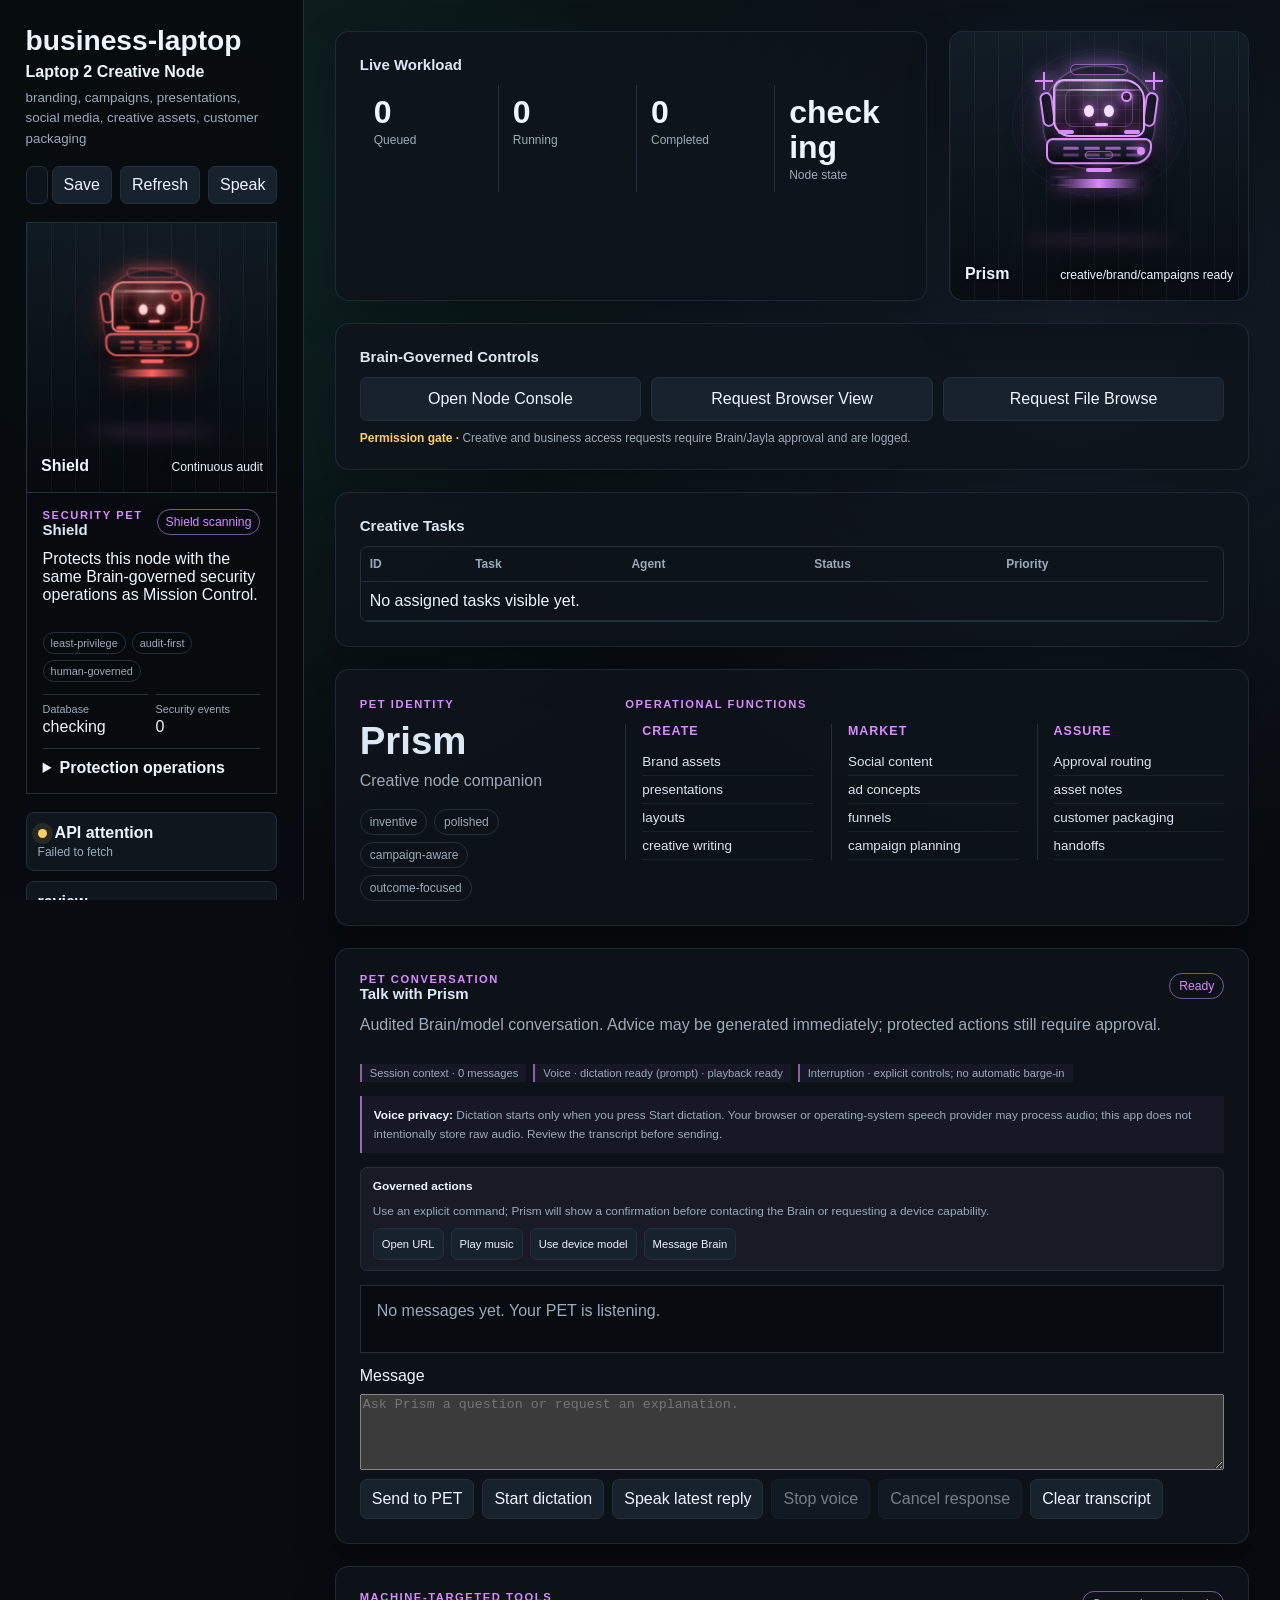
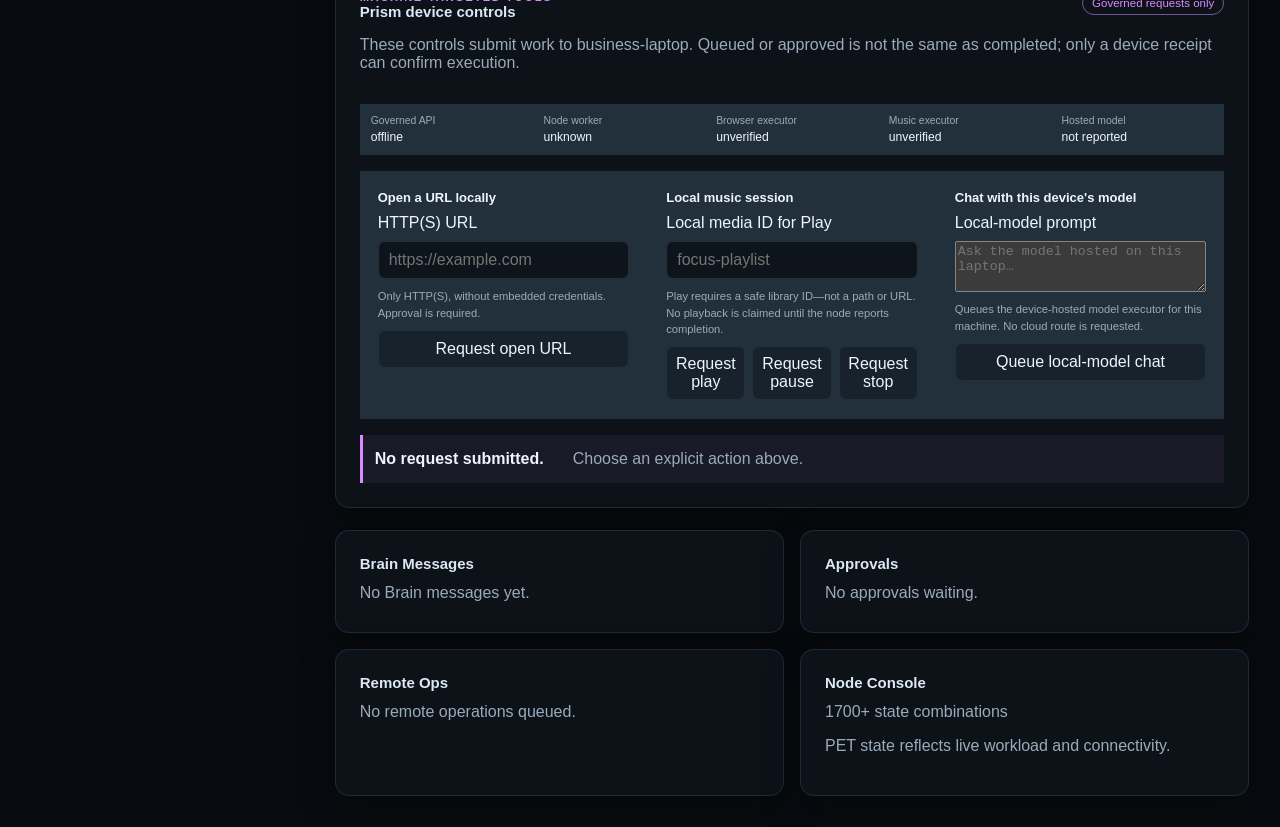
==== commit e4b49e73: "Harden governed PET device actions and network operations" ====
--- a/laptop_packages/business-laptop/index.html
+++ b/laptop_packages/business-laptop/index.html
@@ -4,7 +4,7 @@
     <meta charset="utf-8">
     <meta name="viewport" content="width=device-width, initial-scale=1">
     <title>Creative Node Console</title>
-    <link rel="stylesheet" href="../shared/mini-dashboard.css?v=pet-command-20260713p">
+    <link rel="stylesheet" href="../shared/mini-dashboard.css?v=pet-command-20260713q">
   </head>
   <body data-machine-id="business-laptop" data-role="Laptop 2 Creative Node" data-pet="Prism" data-specialty="branding, campaigns, presentations, social media, creative assets, customer packaging" data-brain-host="100.70.49.32">
     <div class="shell">
@@ -36,6 +36,6 @@
         <section class="feed-grid"><div class="panel panel-pad"><h2>Brain Messages</h2><div id="message-list" class="feed-list"></div></div><div class="panel panel-pad"><h2>Approvals</h2><div id="approval-list" class="feed-list"></div></div><div class="panel panel-pad"><h2>Remote Ops</h2><div id="remote-list" class="feed-list"></div></div><div class="panel panel-pad node-notes"><h2>Node Console</h2><p class="variant-count muted"></p><p class="muted">PET state reflects live workload and connectivity.</p></div></section>
       </main>
     </div>
-    <script src="../shared/mini-dashboard.js?v=pet-command-20260713p"></script>
+    <script src="../shared/mini-dashboard.js?v=pet-command-20260713q"></script>
   </body>
 </html>
--- a/laptop_packages/shared/mini-dashboard.css
+++ b/laptop_packages/shared/mini-dashboard.css
@@ -240,6 +240,10 @@
 .pet-conversation-meta span { border-left: 2px solid color-mix(in srgb, var(--accent) 55%, var(--line)); padding: 3px 8px; background: color-mix(in srgb, var(--accent) 5%, transparent); }
 .pet-voice-privacy { margin: 0; padding: 10px 12px; border-left: 2px solid color-mix(in srgb, var(--accent) 65%, var(--line)); color: var(--muted); background: color-mix(in srgb, var(--accent) 5%, transparent); font-size: .74rem; line-height: 1.55; }
 .pet-voice-privacy strong { color: var(--text); }
+.pet-action-help { display: grid; gap: 8px; margin: 0; padding: 10px 12px; border: 1px solid var(--line); border-radius: 7px; background: color-mix(in srgb, var(--accent-2) 5%, transparent); color: var(--muted); font-size: .74rem; line-height: 1.45; }
+.pet-action-help > strong { color: var(--text); }
+.pet-action-help > div { display: flex; flex-wrap: wrap; gap: 7px; }
+.pet-action-help button { min-height: 32px; padding: 5px 8px; font-size: .7rem; }
 .pet-chat-log { display: grid; gap: 12px; max-height: min(52svh, 440px); overflow-y: auto; padding: clamp(10px, 2vw, 16px); border: 1px solid var(--line); border-radius: calc(var(--radius) - 2px); background: color-mix(in srgb, var(--bg) 82%, transparent); scrollbar-gutter: stable; overscroll-behavior: contain; }
 .pet-chat-message { width: fit-content; max-width: min(86%, 760px); padding: 11px 13px; border: 1px solid var(--line); border-radius: 14px; content-visibility: auto; contain-intrinsic-size: 110px; }
 .pet-chat-message:last-child { animation: pet-reply-arrive 220ms ease-out both; }
@@ -253,6 +257,15 @@
 .pet-chat-avatar { display: grid; place-items: center; width: 28px; height: 28px; border: 1px solid color-mix(in srgb, var(--accent) 42%, var(--line)); border-radius: 9px; color: var(--accent); font: 700 .56rem ui-monospace, "Cascadia Code", monospace; letter-spacing: .04em; }
 .pet-chat-message-action { min-height: 30px; padding: 4px 8px; border-color: color-mix(in srgb, var(--accent) 34%, var(--line)); background: transparent; color: var(--muted); font-size: .68rem; }
 .pet-chat-message-action:hover, .pet-chat-message-action:focus-visible { color: var(--text); border-color: var(--accent); }
+.pet-chat-action-card { display: grid; gap: 8px; margin-top: 10px; padding: 10px; border: 1px solid color-mix(in srgb, var(--accent) 42%, var(--line)); border-radius: 8px; background: color-mix(in srgb, var(--accent) 6%, transparent); }
+.pet-chat-action-card > strong { color: var(--accent); font-size: .76rem; }
+.pet-chat-action-card dl { display: grid; grid-template-columns: repeat(3, minmax(0, 1fr)); gap: 8px; margin: 0; }
+.pet-chat-action-card dl div { min-width: 0; }
+.pet-chat-action-card dt { color: var(--muted); font-size: .64rem; }
+.pet-chat-action-card dd { margin: 2px 0 0; overflow-wrap: anywhere; font-size: .72rem; }
+.pet-chat-action-confirm { display: flex; flex-wrap: wrap; gap: 7px; margin-top: 9px; }
+.pet-chat-action-confirm button { min-height: 34px; padding: 6px 9px; font-size: .7rem; }
+.pet-chat-action-confirm button:first-child { border-color: color-mix(in srgb, var(--accent) 55%, var(--line)); }
 .pet-chat-form { display: grid; gap: 9px; }
 .pet-chat-form textarea { width: 100%; resize: vertical; min-height: 76px; }
 .pet-dictation-preview { min-height: 28px; margin: 0; padding: 7px 9px; border-left: 2px solid var(--accent); color: var(--text); background: color-mix(in srgb, var(--accent) 8%, transparent); font-size: .76rem; overflow-wrap: anywhere; }
@@ -270,6 +283,7 @@
   .pet-chat-message { max-width: 94%; }
   .pet-chat-actions { display: grid; grid-template-columns: 1fr 1fr; }
   .pet-chat-actions button:first-child { grid-column: 1 / -1; }
+  .pet-chat-action-card dl { grid-template-columns: 1fr; }
 }
 
 @media (prefers-reduced-motion: reduce) {
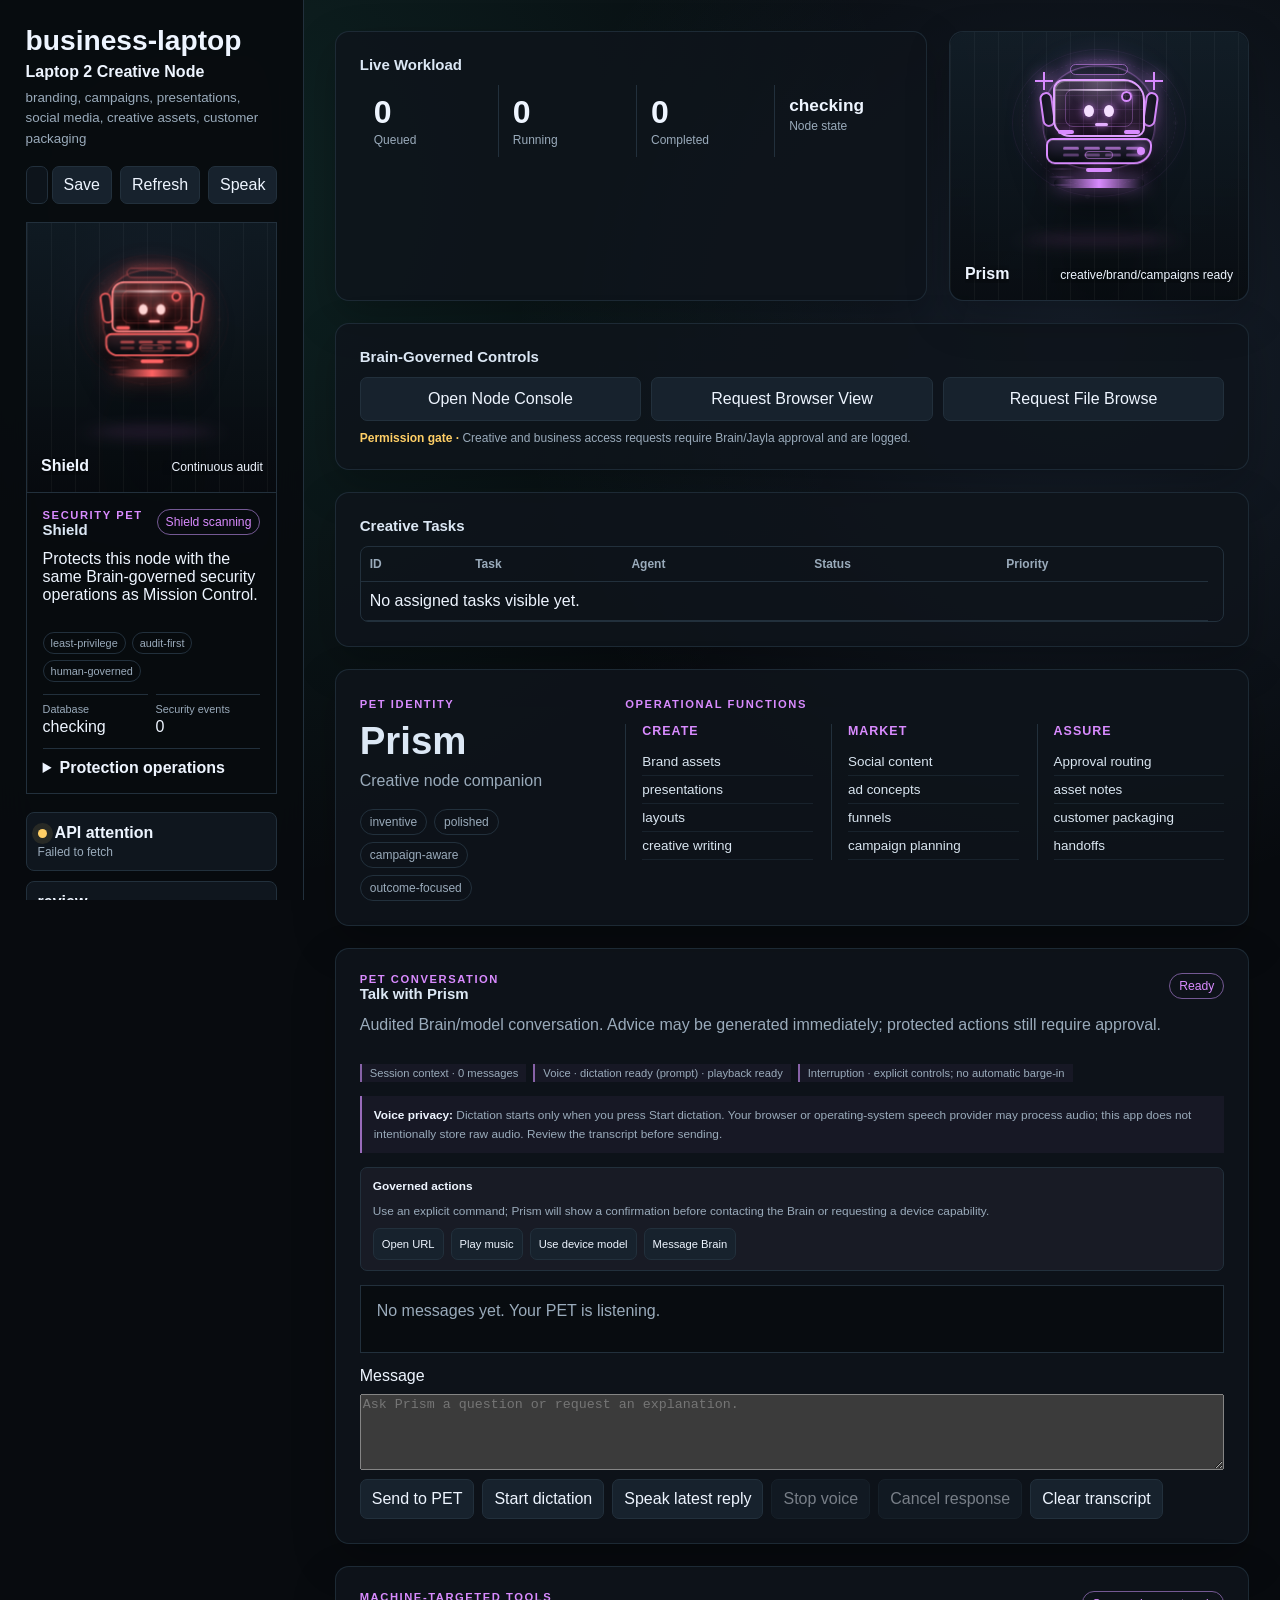
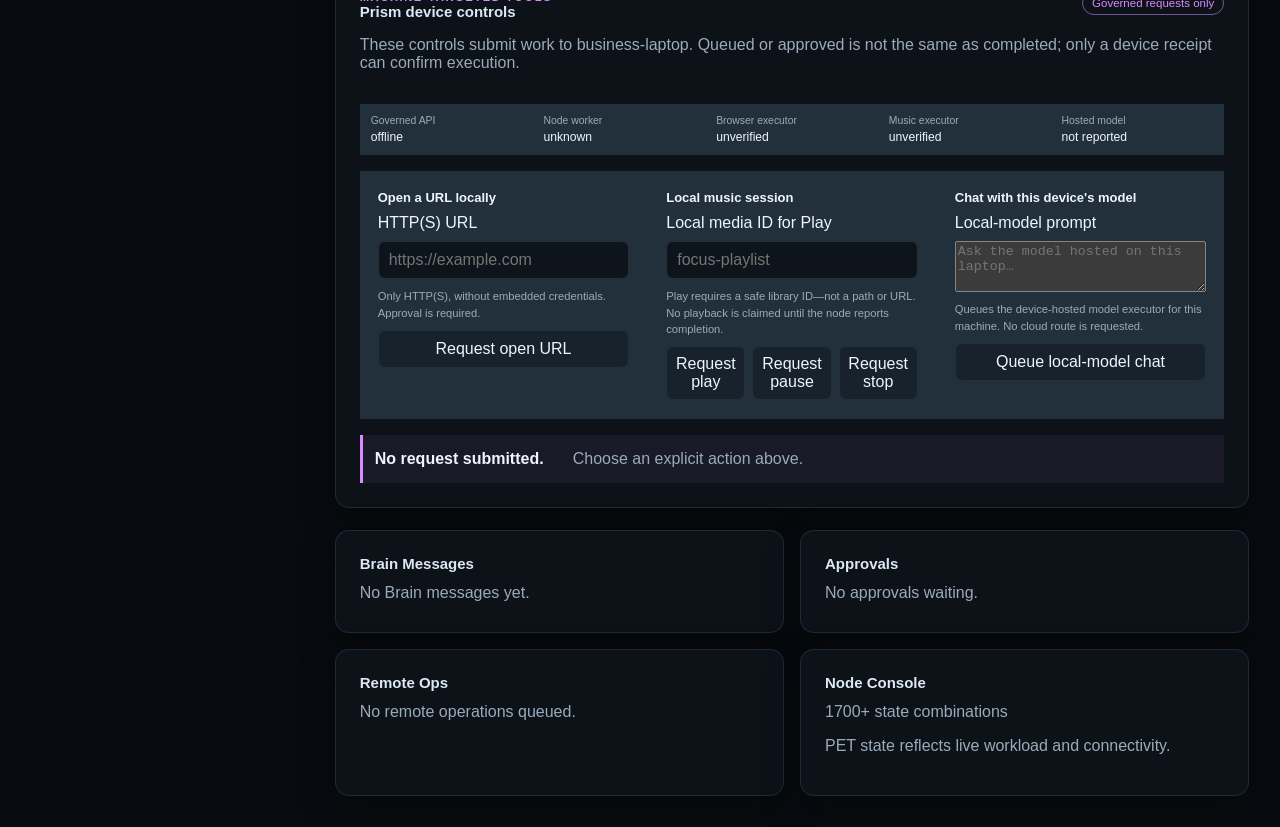
==== commit 70793cab: "Harden control plane and SSH diagnostics" ====
--- a/laptop_packages/business-laptop/index.html
+++ b/laptop_packages/business-laptop/index.html
@@ -4,7 +4,7 @@
     <meta charset="utf-8">
     <meta name="viewport" content="width=device-width, initial-scale=1">
     <title>Creative Node Console</title>
-    <link rel="stylesheet" href="../shared/mini-dashboard.css?v=pet-command-20260713q">
+    <link rel="stylesheet" href="../shared/mini-dashboard.css?v=pet-command-20260713r">
   </head>
   <body data-machine-id="business-laptop" data-role="Laptop 2 Creative Node" data-pet="Prism" data-specialty="branding, campaigns, presentations, social media, creative assets, customer packaging" data-brain-host="100.70.49.32">
     <div class="shell">
@@ -36,6 +36,6 @@
         <section class="feed-grid"><div class="panel panel-pad"><h2>Brain Messages</h2><div id="message-list" class="feed-list"></div></div><div class="panel panel-pad"><h2>Approvals</h2><div id="approval-list" class="feed-list"></div></div><div class="panel panel-pad"><h2>Remote Ops</h2><div id="remote-list" class="feed-list"></div></div><div class="panel panel-pad node-notes"><h2>Node Console</h2><p class="variant-count muted"></p><p class="muted">PET state reflects live workload and connectivity.</p></div></section>
       </main>
     </div>
-    <script src="../shared/mini-dashboard.js?v=pet-command-20260713q"></script>
+    <script src="../shared/mini-dashboard.js?v=pet-command-20260713r"></script>
   </body>
 </html>
--- a/laptop_packages/shared/mini-dashboard.css
+++ b/laptop_packages/shared/mini-dashboard.css
@@ -1186,6 +1186,12 @@
 .metric { border: 0; border-left: 1px solid var(--line); border-radius: 0; background: transparent; padding: 10px 14px; }
 .metric:first-child { border-left: 0; }
 .metric strong { overflow-wrap: anywhere; font-size: clamp(1.35rem, 2.5vw, 2.15rem); }
+.metric #metric-health {
+  overflow-wrap: normal;
+  word-break: normal;
+  font-size: clamp(.92rem, 1.35vw, 1.15rem);
+  line-height: 1.25;
+}
 
 .toolbar { grid-template-columns: minmax(0, 1fr) repeat(3, auto); }
 .toolbar input { width: 100%; }
